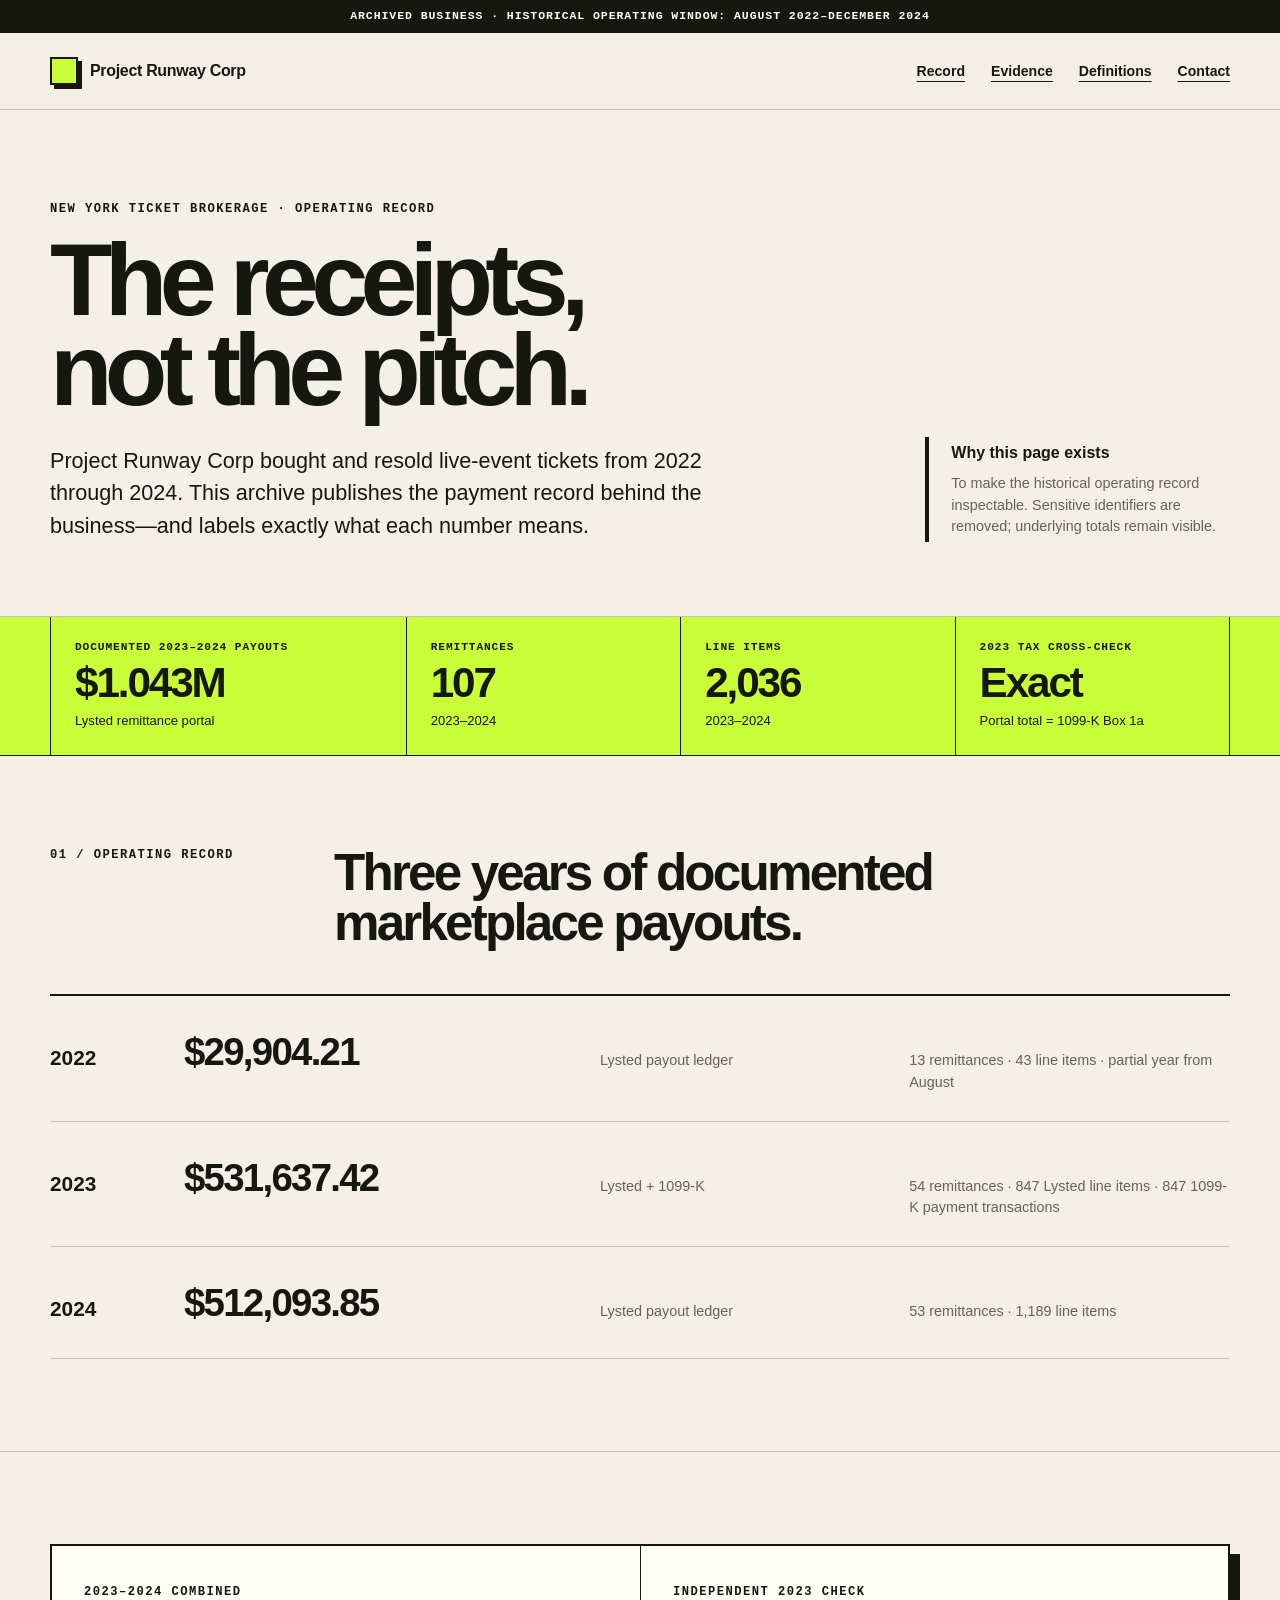
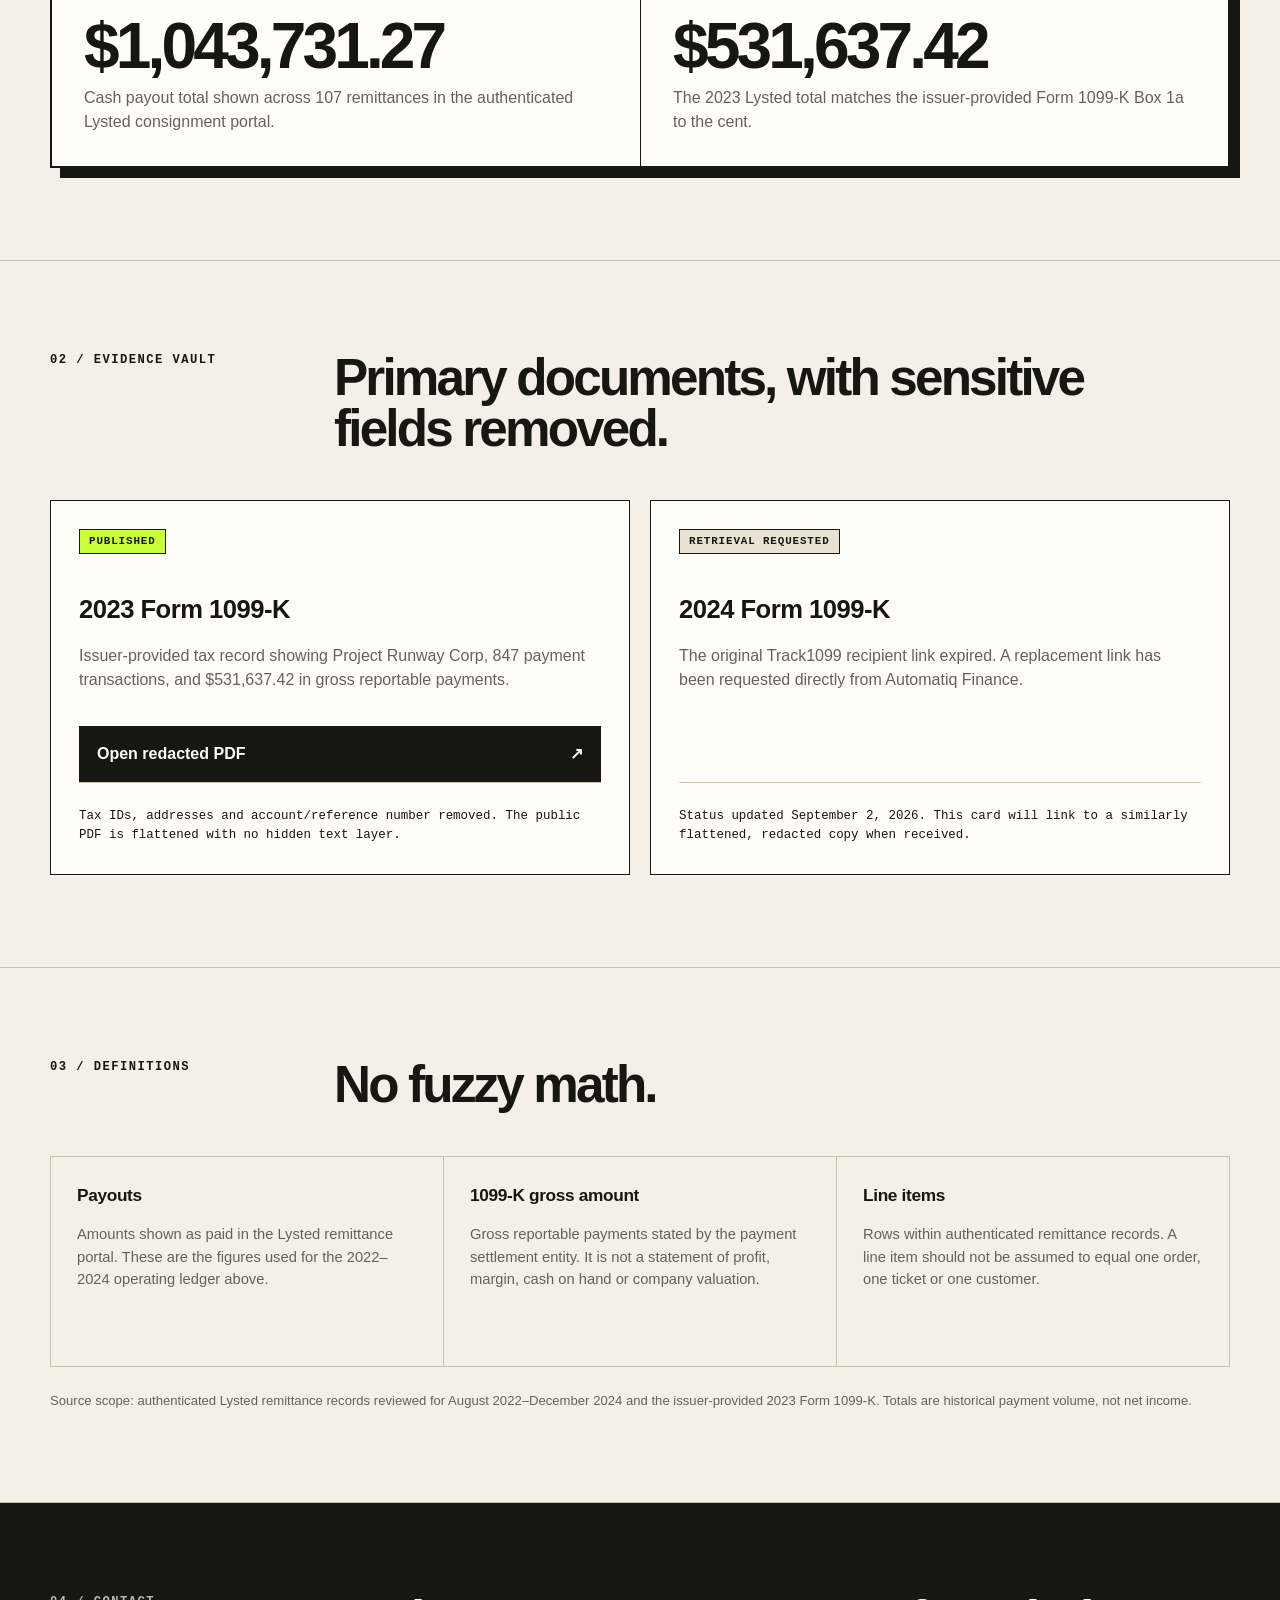
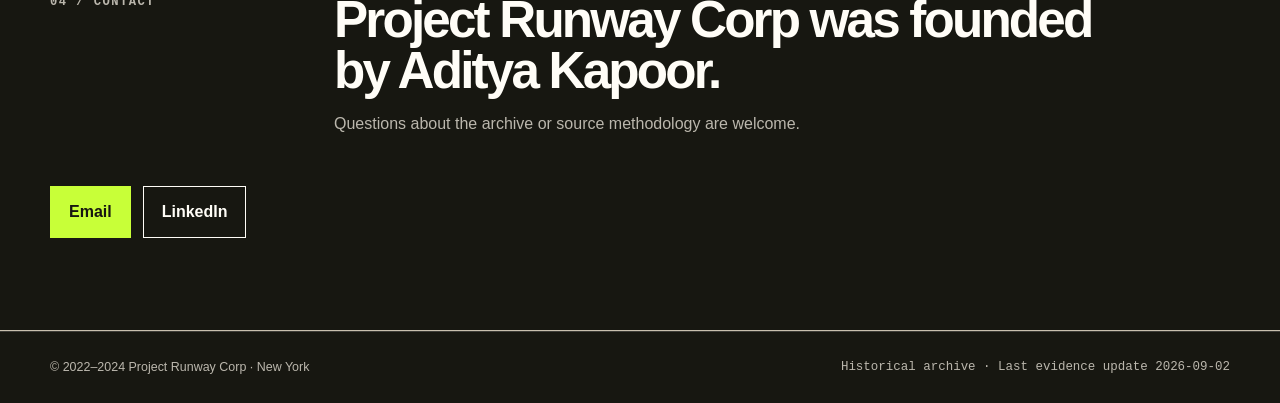
==== index.html @ de5d9dd1 "Publish evidence-led historical operating record" ====
<!doctype html>
<html lang="en">
<head>
  <meta charset="utf-8">
  <meta name="viewport" content="width=device-width, initial-scale=1">
  <title>Project Runway Corp — Historical Operating Record</title>
  <meta name="description" content="The documented operating record of Project Runway Corp, a New York ticket brokerage active from 2022 through 2024.">
  <meta property="og:title" content="Project Runway Corp — Historical Operating Record">
  <meta property="og:description" content="$1.04M+ in documented 2023-2024 marketplace payouts, with source records and definitions.">
  <meta property="og:type" content="website">
  <meta property="og:url" content="https://projectrunwayinc.com/">
  <meta name="theme-color" content="#f4f0e7">
  <link rel="icon" href="/favicon.svg" type="image/svg+xml">
  <style>
    :root{--paper:#f4f0e7;--deep:#e9e2d4;--ink:#171711;--muted:#666258;--line:#c9c0af;--signal:#c8ff38;--white:#fffdf7;--max:1180px}
    *{box-sizing:border-box}html{scroll-behavior:smooth}body{margin:0;background:var(--paper);color:var(--ink);font-family:Arial,Helvetica,sans-serif;line-height:1.5}a{color:inherit}a:focus-visible{outline:3px solid var(--ink);outline-offset:4px}.wrap{width:min(calc(100% - 40px),var(--max));margin:auto}.mono{font-family:"SFMono-Regular",Consolas,monospace}.eyebrow{margin:0 0 18px;font:700 .76rem/1.2 "SFMono-Regular",Consolas,monospace;letter-spacing:.12em;text-transform:uppercase}.muted{color:var(--muted)}
    .archive{background:var(--ink);color:var(--white);padding:9px 20px;text-align:center;font:700 .72rem/1.3 "SFMono-Regular",Consolas,monospace;letter-spacing:.08em;text-transform:uppercase}
    header{border-bottom:1px solid var(--line);background:rgba(244,240,231,.95)}.nav{min-height:76px;display:flex;align-items:center;justify-content:space-between;gap:24px}.brand{display:flex;align-items:center;gap:12px;text-decoration:none;font-weight:800;letter-spacing:-.02em}.mark{width:28px;height:28px;background:var(--signal);border:2px solid var(--ink);box-shadow:4px 4px 0 var(--ink)}nav ul{display:flex;gap:26px;margin:0;padding:0;list-style:none}nav a{font-size:.88rem;font-weight:700;text-underline-offset:5px}
    .hero{padding:92px 0 74px;border-bottom:1px solid var(--line)}.hero-grid{display:grid;grid-template-columns:minmax(0,1.45fr) minmax(300px,.55fr);gap:72px;align-items:end}h1{max-width:880px;margin:0;font-size:clamp(3.2rem,8vw,7.6rem);line-height:.88;letter-spacing:-.075em}.hero-copy{max-width:680px;margin:30px 0 0;font-size:clamp(1.05rem,2vw,1.35rem)}.hero-note{border-left:4px solid var(--ink);padding:4px 0 4px 22px}.hero-note strong{display:block;margin-bottom:8px}.hero-note p{margin:0;color:var(--muted);font-size:.9rem}
    .proof-strip{background:var(--signal);border-bottom:1px solid var(--ink)}.proof-grid{display:grid;grid-template-columns:1.3fr repeat(3,1fr)}.proof-cell{min-height:138px;padding:24px;border-right:1px solid var(--ink);display:flex;flex-direction:column;justify-content:space-between}.proof-cell:first-child{border-left:1px solid var(--ink)}.label{font:700 .7rem/1.2 "SFMono-Regular",Consolas,monospace;letter-spacing:.08em;text-transform:uppercase}.value{font-size:clamp(1.65rem,3.3vw,3.2rem);font-weight:800;letter-spacing:-.05em;line-height:1}.small{font-size:.82rem}
    section{scroll-margin-top:24px}.section{padding:92px 0;border-bottom:1px solid var(--line)}.section-head{display:grid;grid-template-columns:240px 1fr;gap:44px;margin-bottom:46px}h2{margin:0;max-width:760px;font-size:clamp(2.1rem,4vw,4.2rem);line-height:.98;letter-spacing:-.055em}h3{margin:0;font-size:1.08rem;letter-spacing:-.02em}
    .ledger{border-top:2px solid var(--ink)}.ledger-row{display:grid;grid-template-columns:110px 1.1fr .8fr .9fr;gap:24px;align-items:baseline;padding:27px 0;border-bottom:1px solid var(--line)}.year{font-size:1.3rem;font-weight:800}.amount{font-size:clamp(1.65rem,3vw,3rem);font-weight:800;letter-spacing:-.045em}.source,.detail{color:var(--muted);font-size:.9rem}
    .callout{display:grid;grid-template-columns:1fr 1fr;border:2px solid var(--ink);background:var(--white);box-shadow:10px 10px 0 var(--ink)}.callout>div{padding:32px}.callout>div+div{border-left:1px solid var(--ink)}.big{display:block;margin:12px 0 8px;font-size:clamp(2.1rem,5vw,4.8rem);line-height:1;font-weight:800;letter-spacing:-.06em}.callout p{margin:0;color:var(--muted)}
    .evidence-grid{display:grid;grid-template-columns:1fr 1fr;gap:20px}.evidence-card{min-height:310px;padding:28px;border:1px solid var(--ink);background:var(--white);display:flex;flex-direction:column}.status{align-self:flex-start;margin-bottom:36px;padding:6px 9px;border:1px solid var(--ink);background:var(--signal);font:700 .68rem/1 "SFMono-Regular",Consolas,monospace;letter-spacing:.08em;text-transform:uppercase}.status.pending{background:var(--deep)}.evidence-card h3{font-size:1.6rem}.evidence-card p{color:var(--muted)}.meta{margin-top:auto;padding-top:24px;border-top:1px solid var(--line);font:.78rem/1.55 "SFMono-Regular",Consolas,monospace}.document-link{display:inline-flex;align-items:center;justify-content:space-between;gap:18px;margin-top:18px;padding:14px 16px;border:2px solid var(--ink);background:var(--ink);color:var(--white);font-weight:800;text-decoration:none}.document-link:hover{background:var(--signal);color:var(--ink)}
    .definitions{display:grid;grid-template-columns:repeat(3,1fr);border-top:1px solid var(--line);border-left:1px solid var(--line)}.definition{min-height:210px;padding:26px;border-right:1px solid var(--line);border-bottom:1px solid var(--line)}.definition p{color:var(--muted);font-size:.92rem}
    .contact{background:var(--ink);color:var(--white)}.contact .section-head{margin-bottom:34px}.contact .eyebrow,.contact .muted{color:#bbb7ad}.contact-links{display:flex;gap:12px;flex-wrap:wrap}.button{display:inline-flex;padding:13px 18px;border:1px solid var(--white);color:var(--white);font-weight:800;text-decoration:none}.button.primary{background:var(--signal);border-color:var(--signal);color:var(--ink)}.button:hover{transform:translate(-2px,-2px);box-shadow:4px 4px 0 var(--white)}
    footer{padding:26px 0;background:var(--ink);color:#bbb7ad;border-top:1px solid #3e3d38;font-size:.78rem}.footer-row{display:flex;justify-content:space-between;gap:20px}
    @media(max-width:820px){.wrap{width:min(calc(100% - 28px),var(--max))}.nav{min-height:68px}nav ul{gap:14px}nav li:nth-child(2){display:none}.hero{padding:66px 0 54px}.hero-grid,.section-head{grid-template-columns:1fr;gap:34px}.proof-grid{grid-template-columns:1fr 1fr}.proof-cell:first-child{border-left:0}.proof-cell:nth-child(even){border-right:0}.proof-cell:nth-child(-n+2){border-bottom:1px solid var(--ink)}.ledger-row{grid-template-columns:70px 1fr;gap:10px 18px}.ledger-row .source,.ledger-row .detail{grid-column:2}.callout,.evidence-grid,.definitions{grid-template-columns:1fr}.callout>div+div{border-left:0;border-top:1px solid var(--ink)}.footer-row{flex-direction:column}}
    @media(max-width:520px){nav li:not(:last-child){display:none}h1{font-size:clamp(3rem,18vw,5rem)}.proof-grid{grid-template-columns:1fr}.proof-cell,.proof-cell:nth-child(-n+2){border-right:0;border-bottom:1px solid var(--ink)}.proof-cell:last-child{border-bottom:0}.section{padding:68px 0}.ledger-row{grid-template-columns:1fr}.ledger-row .source,.ledger-row .detail{grid-column:1}.callout{box-shadow:6px 6px 0 var(--ink)}}
  </style>
</head>
<body>
  <div class="archive">Archived business · Historical operating window: August 2022–December 2024</div>
  <header><div class="wrap nav">
    <a class="brand" href="#top"><span class="mark" aria-hidden="true"></span>Project Runway Corp</a>
    <nav aria-label="Primary navigation"><ul><li><a href="#record">Record</a></li><li><a href="#evidence">Evidence</a></li><li><a href="#method">Definitions</a></li><li><a href="#contact">Contact</a></li></ul></nav>
  </div></header>
  <main id="top">
    <section class="hero"><div class="wrap hero-grid">
      <div><p class="eyebrow">New York ticket brokerage · Operating record</p><h1>The receipts,<br>not the pitch.</h1><p class="hero-copy">Project Runway Corp bought and resold live-event tickets from 2022 through 2024. This archive publishes the payment record behind the business—and labels exactly what each number means.</p></div>
      <aside class="hero-note"><strong>Why this page exists</strong><p>To make the historical operating record inspectable. Sensitive identifiers are removed; underlying totals remain visible.</p></aside>
    </div></section>
    <section class="proof-strip" aria-label="Verified highlights"><div class="wrap proof-grid">
      <div class="proof-cell"><span class="label">Documented 2023–2024 payouts</span><span class="value">$1.043M</span><span class="small">Lysted remittance portal</span></div>
      <div class="proof-cell"><span class="label">Remittances</span><span class="value">107</span><span class="small">2023–2024</span></div>
      <div class="proof-cell"><span class="label">Line items</span><span class="value">2,036</span><span class="small">2023–2024</span></div>
      <div class="proof-cell"><span class="label">2023 tax cross-check</span><span class="value">Exact</span><span class="small">Portal total = 1099-K Box 1a</span></div>
    </div></section>
    <section id="record" class="section"><div class="wrap">
      <div class="section-head"><p class="eyebrow">01 / Operating record</p><h2>Three years of documented marketplace payouts.</h2></div>
      <div class="ledger" role="table" aria-label="Annual payout ledger">
        <div class="ledger-row" role="row"><div class="year" role="cell">2022</div><div class="amount" role="cell">$29,904.21</div><div class="source" role="cell">Lysted payout ledger</div><div class="detail" role="cell">13 remittances · 43 line items · partial year from August</div></div>
        <div class="ledger-row" role="row"><div class="year" role="cell">2023</div><div class="amount" role="cell">$531,637.42</div><div class="source" role="cell">Lysted + 1099-K</div><div class="detail" role="cell">54 remittances · 847 Lysted line items · 847 1099-K payment transactions</div></div>
        <div class="ledger-row" role="row"><div class="year" role="cell">2024</div><div class="amount" role="cell">$512,093.85</div><div class="source" role="cell">Lysted payout ledger</div><div class="detail" role="cell">53 remittances · 1,189 line items</div></div>
      </div>
    </div></section>
    <section class="section"><div class="wrap"><div class="callout">
      <div><span class="eyebrow">2023–2024 combined</span><span class="big">$1,043,731.27</span><p>Cash payout total shown across 107 remittances in the authenticated Lysted consignment portal.</p></div>
      <div><span class="eyebrow">Independent 2023 check</span><span class="big">$531,637.42</span><p>The 2023 Lysted total matches the issuer-provided Form 1099-K Box 1a to the cent.</p></div>
    </div></div></section>
    <section id="evidence" class="section"><div class="wrap">
      <div class="section-head"><p class="eyebrow">02 / Evidence vault</p><h2>Primary documents, with sensitive fields removed.</h2></div>
      <div class="evidence-grid">
        <article class="evidence-card"><span class="status">Published</span><h3>2023 Form 1099-K</h3><p>Issuer-provided tax record showing Project Runway Corp, 847 payment transactions, and $531,637.42 in gross reportable payments.</p><a class="document-link" href="/output/pdf/1099k-2023-redacted.pdf" target="_blank" rel="noopener"><span>Open redacted PDF</span><span aria-hidden="true">↗</span></a><div class="meta">Tax IDs, addresses and account/reference number removed. The public PDF is flattened with no hidden text layer.</div></article>
        <article class="evidence-card"><span class="status pending">Retrieval requested</span><h3>2024 Form 1099-K</h3><p>The original Track1099 recipient link expired. A replacement link has been requested directly from Automatiq Finance.</p><div class="meta">Status updated September 2, 2026. This card will link to a similarly flattened, redacted copy when received.</div></article>
      </div>
    </div></section>
    <section id="method" class="section"><div class="wrap">
      <div class="section-head"><p class="eyebrow">03 / Definitions</p><h2>No fuzzy math.</h2></div>
      <div class="definitions">
        <article class="definition"><h3>Payouts</h3><p>Amounts shown as paid in the Lysted remittance portal. These are the figures used for the 2022–2024 operating ledger above.</p></article>
        <article class="definition"><h3>1099-K gross amount</h3><p>Gross reportable payments stated by the payment settlement entity. It is not a statement of profit, margin, cash on hand or company valuation.</p></article>
        <article class="definition"><h3>Line items</h3><p>Rows within authenticated remittance records. A line item should not be assumed to equal one order, one ticket or one customer.</p></article>
      </div>
      <p class="muted" style="margin:24px 0 0;font-size:.82rem">Source scope: authenticated Lysted remittance records reviewed for August 2022–December 2024 and the issuer-provided 2023 Form 1099-K. Totals are historical payment volume, not net income.</p>
    </div></section>
    <section id="contact" class="section contact"><div class="wrap">
      <div class="section-head"><p class="eyebrow">04 / Contact</p><div><h2>Project Runway Corp was founded by Aditya Kapoor.</h2><p class="muted">Questions about the archive or source methodology are welcome.</p></div></div>
      <div class="contact-links"><a class="button primary" href="mailto:projectrunwayinc@gmail.com">Email</a><a class="button" href="https://www.linkedin.com/company/project-runway-corp" target="_blank" rel="noopener">LinkedIn</a></div>
    </div></section>
  </main>
  <footer><div class="wrap footer-row"><span>© 2022–2024 Project Runway Corp · New York</span><span class="mono">Historical archive · Last evidence update 2026-09-02</span></div></footer>
</body>
</html>
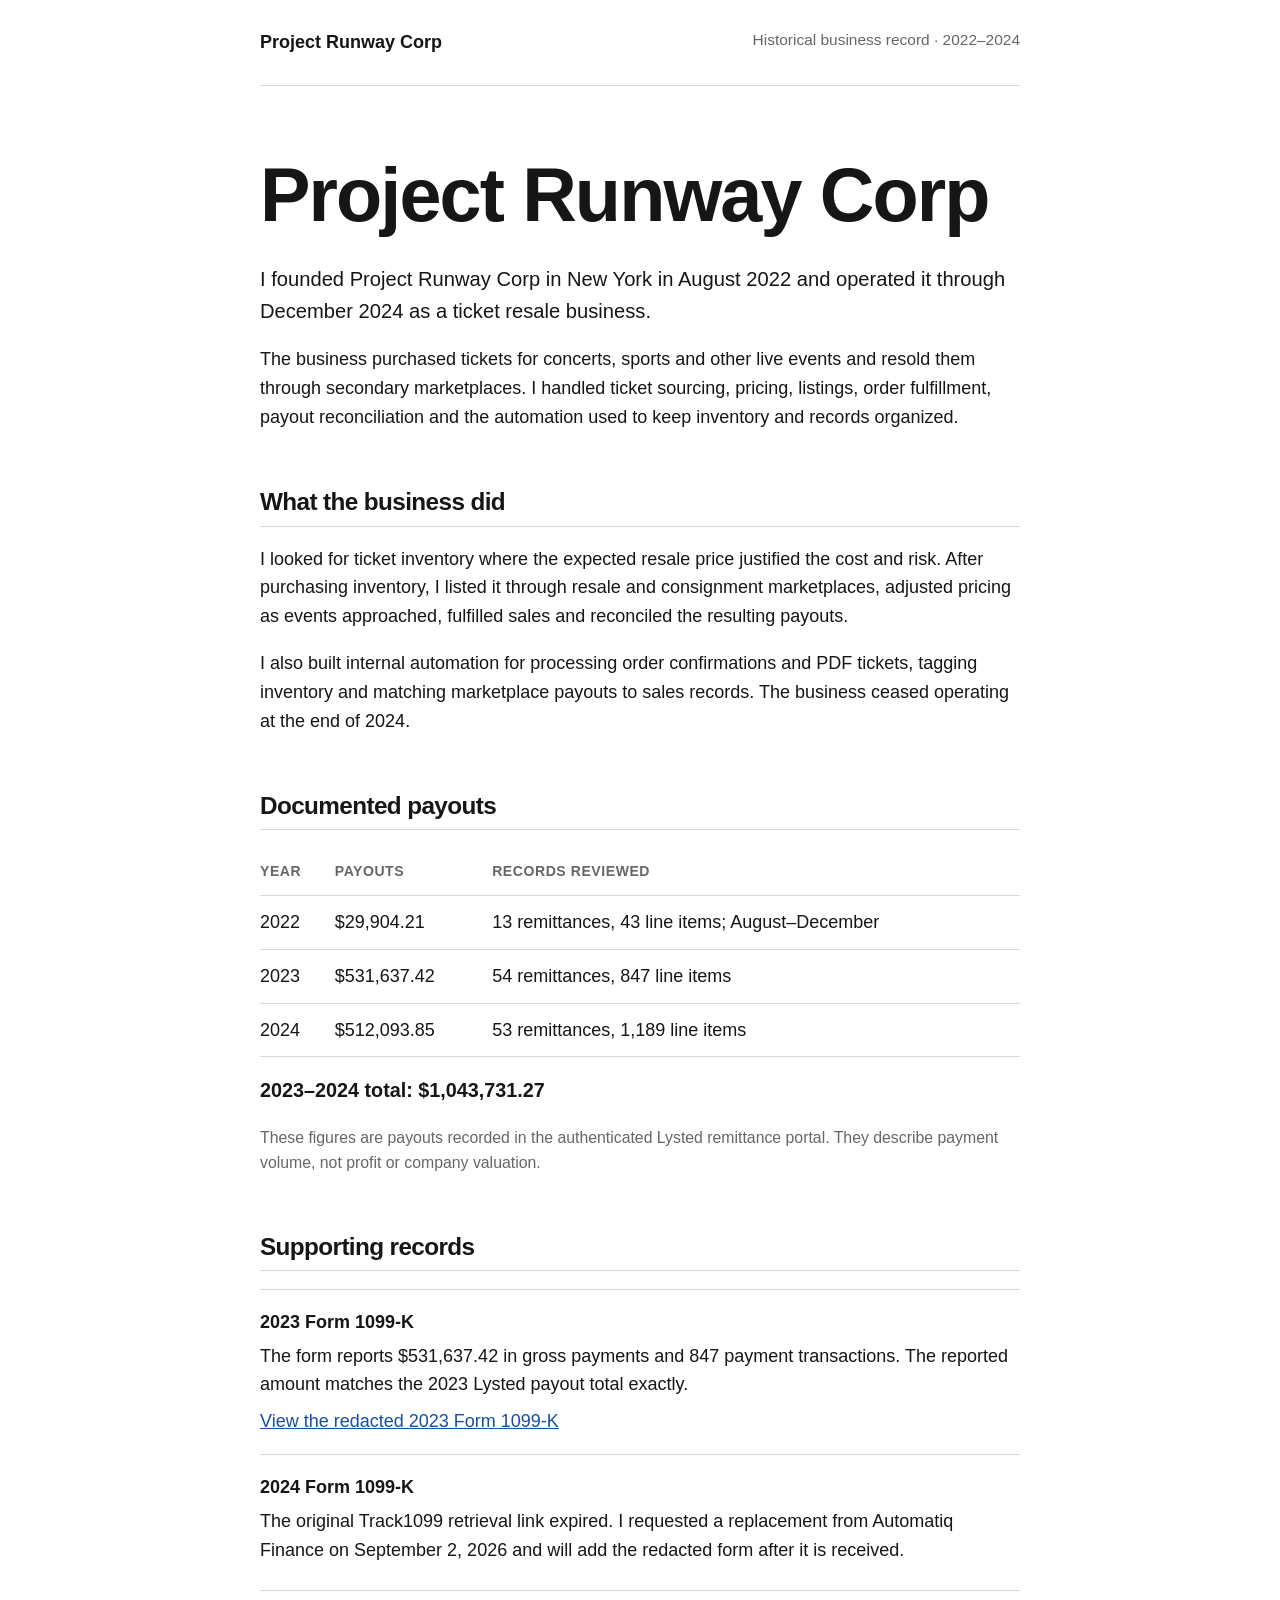
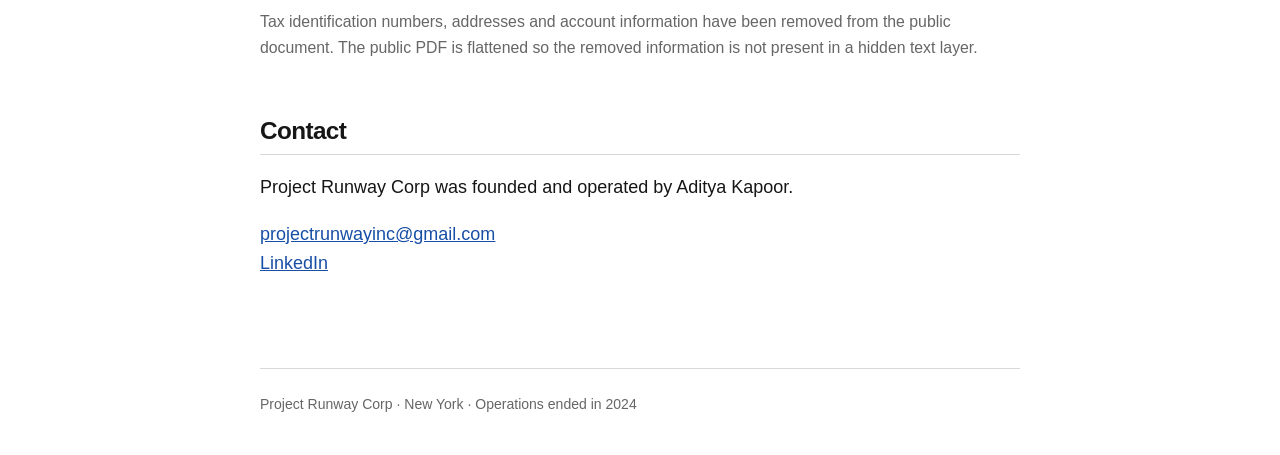
==== commit 4a29a118: "Replace marketing layout with factual business history" ====
--- a/index.html
+++ b/index.html
@@ -3,82 +3,161 @@
 <head>
   <meta charset="utf-8">
   <meta name="viewport" content="width=device-width, initial-scale=1">
-  <title>Project Runway Corp — Historical Operating Record</title>
-  <meta name="description" content="The documented operating record of Project Runway Corp, a New York ticket brokerage active from 2022 through 2024.">
-  <meta property="og:title" content="Project Runway Corp — Historical Operating Record">
-  <meta property="og:description" content="$1.04M+ in documented 2023-2024 marketplace payouts, with source records and definitions.">
+  <title>Project Runway Corp</title>
+  <meta name="description" content="A factual record of Project Runway Corp, a ticket resale business operated by Aditya Kapoor from 2022 through 2024.">
+  <meta property="og:title" content="Project Runway Corp">
+  <meta property="og:description" content="Ticket resale business operated by Aditya Kapoor from 2022 through 2024.">
   <meta property="og:type" content="website">
   <meta property="og:url" content="https://projectrunwayinc.com/">
-  <meta name="theme-color" content="#f4f0e7">
+  <meta name="theme-color" content="#ffffff">
   <link rel="icon" href="/favicon.svg" type="image/svg+xml">
   <style>
-    :root{--paper:#f4f0e7;--deep:#e9e2d4;--ink:#171711;--muted:#666258;--line:#c9c0af;--signal:#c8ff38;--white:#fffdf7;--max:1180px}
-    *{box-sizing:border-box}html{scroll-behavior:smooth}body{margin:0;background:var(--paper);color:var(--ink);font-family:Arial,Helvetica,sans-serif;line-height:1.5}a{color:inherit}a:focus-visible{outline:3px solid var(--ink);outline-offset:4px}.wrap{width:min(calc(100% - 40px),var(--max));margin:auto}.mono{font-family:"SFMono-Regular",Consolas,monospace}.eyebrow{margin:0 0 18px;font:700 .76rem/1.2 "SFMono-Regular",Consolas,monospace;letter-spacing:.12em;text-transform:uppercase}.muted{color:var(--muted)}
-    .archive{background:var(--ink);color:var(--white);padding:9px 20px;text-align:center;font:700 .72rem/1.3 "SFMono-Regular",Consolas,monospace;letter-spacing:.08em;text-transform:uppercase}
-    header{border-bottom:1px solid var(--line);background:rgba(244,240,231,.95)}.nav{min-height:76px;display:flex;align-items:center;justify-content:space-between;gap:24px}.brand{display:flex;align-items:center;gap:12px;text-decoration:none;font-weight:800;letter-spacing:-.02em}.mark{width:28px;height:28px;background:var(--signal);border:2px solid var(--ink);box-shadow:4px 4px 0 var(--ink)}nav ul{display:flex;gap:26px;margin:0;padding:0;list-style:none}nav a{font-size:.88rem;font-weight:700;text-underline-offset:5px}
-    .hero{padding:92px 0 74px;border-bottom:1px solid var(--line)}.hero-grid{display:grid;grid-template-columns:minmax(0,1.45fr) minmax(300px,.55fr);gap:72px;align-items:end}h1{max-width:880px;margin:0;font-size:clamp(3.2rem,8vw,7.6rem);line-height:.88;letter-spacing:-.075em}.hero-copy{max-width:680px;margin:30px 0 0;font-size:clamp(1.05rem,2vw,1.35rem)}.hero-note{border-left:4px solid var(--ink);padding:4px 0 4px 22px}.hero-note strong{display:block;margin-bottom:8px}.hero-note p{margin:0;color:var(--muted);font-size:.9rem}
-    .proof-strip{background:var(--signal);border-bottom:1px solid var(--ink)}.proof-grid{display:grid;grid-template-columns:1.3fr repeat(3,1fr)}.proof-cell{min-height:138px;padding:24px;border-right:1px solid var(--ink);display:flex;flex-direction:column;justify-content:space-between}.proof-cell:first-child{border-left:1px solid var(--ink)}.label{font:700 .7rem/1.2 "SFMono-Regular",Consolas,monospace;letter-spacing:.08em;text-transform:uppercase}.value{font-size:clamp(1.65rem,3.3vw,3.2rem);font-weight:800;letter-spacing:-.05em;line-height:1}.small{font-size:.82rem}
-    section{scroll-margin-top:24px}.section{padding:92px 0;border-bottom:1px solid var(--line)}.section-head{display:grid;grid-template-columns:240px 1fr;gap:44px;margin-bottom:46px}h2{margin:0;max-width:760px;font-size:clamp(2.1rem,4vw,4.2rem);line-height:.98;letter-spacing:-.055em}h3{margin:0;font-size:1.08rem;letter-spacing:-.02em}
-    .ledger{border-top:2px solid var(--ink)}.ledger-row{display:grid;grid-template-columns:110px 1.1fr .8fr .9fr;gap:24px;align-items:baseline;padding:27px 0;border-bottom:1px solid var(--line)}.year{font-size:1.3rem;font-weight:800}.amount{font-size:clamp(1.65rem,3vw,3rem);font-weight:800;letter-spacing:-.045em}.source,.detail{color:var(--muted);font-size:.9rem}
-    .callout{display:grid;grid-template-columns:1fr 1fr;border:2px solid var(--ink);background:var(--white);box-shadow:10px 10px 0 var(--ink)}.callout>div{padding:32px}.callout>div+div{border-left:1px solid var(--ink)}.big{display:block;margin:12px 0 8px;font-size:clamp(2.1rem,5vw,4.8rem);line-height:1;font-weight:800;letter-spacing:-.06em}.callout p{margin:0;color:var(--muted)}
-    .evidence-grid{display:grid;grid-template-columns:1fr 1fr;gap:20px}.evidence-card{min-height:310px;padding:28px;border:1px solid var(--ink);background:var(--white);display:flex;flex-direction:column}.status{align-self:flex-start;margin-bottom:36px;padding:6px 9px;border:1px solid var(--ink);background:var(--signal);font:700 .68rem/1 "SFMono-Regular",Consolas,monospace;letter-spacing:.08em;text-transform:uppercase}.status.pending{background:var(--deep)}.evidence-card h3{font-size:1.6rem}.evidence-card p{color:var(--muted)}.meta{margin-top:auto;padding-top:24px;border-top:1px solid var(--line);font:.78rem/1.55 "SFMono-Regular",Consolas,monospace}.document-link{display:inline-flex;align-items:center;justify-content:space-between;gap:18px;margin-top:18px;padding:14px 16px;border:2px solid var(--ink);background:var(--ink);color:var(--white);font-weight:800;text-decoration:none}.document-link:hover{background:var(--signal);color:var(--ink)}
-    .definitions{display:grid;grid-template-columns:repeat(3,1fr);border-top:1px solid var(--line);border-left:1px solid var(--line)}.definition{min-height:210px;padding:26px;border-right:1px solid var(--line);border-bottom:1px solid var(--line)}.definition p{color:var(--muted);font-size:.92rem}
-    .contact{background:var(--ink);color:var(--white)}.contact .section-head{margin-bottom:34px}.contact .eyebrow,.contact .muted{color:#bbb7ad}.contact-links{display:flex;gap:12px;flex-wrap:wrap}.button{display:inline-flex;padding:13px 18px;border:1px solid var(--white);color:var(--white);font-weight:800;text-decoration:none}.button.primary{background:var(--signal);border-color:var(--signal);color:var(--ink)}.button:hover{transform:translate(-2px,-2px);box-shadow:4px 4px 0 var(--white)}
-    footer{padding:26px 0;background:var(--ink);color:#bbb7ad;border-top:1px solid #3e3d38;font-size:.78rem}.footer-row{display:flex;justify-content:space-between;gap:20px}
-    @media(max-width:820px){.wrap{width:min(calc(100% - 28px),var(--max))}.nav{min-height:68px}nav ul{gap:14px}nav li:nth-child(2){display:none}.hero{padding:66px 0 54px}.hero-grid,.section-head{grid-template-columns:1fr;gap:34px}.proof-grid{grid-template-columns:1fr 1fr}.proof-cell:first-child{border-left:0}.proof-cell:nth-child(even){border-right:0}.proof-cell:nth-child(-n+2){border-bottom:1px solid var(--ink)}.ledger-row{grid-template-columns:70px 1fr;gap:10px 18px}.ledger-row .source,.ledger-row .detail{grid-column:2}.callout,.evidence-grid,.definitions{grid-template-columns:1fr}.callout>div+div{border-left:0;border-top:1px solid var(--ink)}.footer-row{flex-direction:column}}
-    @media(max-width:520px){nav li:not(:last-child){display:none}h1{font-size:clamp(3rem,18vw,5rem)}.proof-grid{grid-template-columns:1fr}.proof-cell,.proof-cell:nth-child(-n+2){border-right:0;border-bottom:1px solid var(--ink)}.proof-cell:last-child{border-bottom:0}.section{padding:68px 0}.ledger-row{grid-template-columns:1fr}.ledger-row .source,.ledger-row .detail{grid-column:1}.callout{box-shadow:6px 6px 0 var(--ink)}}
+    :root {
+      --text: #161616;
+      --muted: #666;
+      --line: #d8d8d8;
+      --link: #174ea6;
+      --background: #fff;
+    }
+
+    * { box-sizing: border-box; }
+    html { font-size: 18px; }
+    body {
+      margin: 0;
+      background: var(--background);
+      color: var(--text);
+      font-family: Arial, Helvetica, sans-serif;
+      line-height: 1.6;
+    }
+    a { color: var(--link); }
+    a:hover { text-decoration-thickness: 2px; }
+    a:focus-visible { outline: 2px solid var(--link); outline-offset: 3px; }
+
+    header, main, footer {
+      width: min(760px, calc(100% - 40px));
+      margin: 0 auto;
+    }
+    header {
+      display: flex;
+      justify-content: space-between;
+      gap: 24px;
+      padding: 28px 0;
+      border-bottom: 1px solid var(--line);
+      font-size: .86rem;
+    }
+    header strong { font-size: 1rem; }
+    header span { color: var(--muted); text-align: right; }
+    main { padding: 64px 0 72px; }
+    section { margin-top: 56px; }
+    h1, h2 { line-height: 1.2; letter-spacing: -.025em; }
+    h1 { margin: 0 0 22px; font-size: clamp(2.5rem, 8vw, 4.2rem); }
+    h2 {
+      margin: 0 0 18px;
+      padding-bottom: 9px;
+      border-bottom: 1px solid var(--line);
+      font-size: 1.35rem;
+    }
+    p { margin: 0 0 18px; }
+    .intro { font-size: 1.12rem; }
+    .note { color: var(--muted); font-size: .88rem; }
+    ul { margin: 0; padding-left: 22px; }
+    li { margin: 8px 0; }
+    table {
+      width: 100%;
+      border-collapse: collapse;
+      font-variant-numeric: tabular-nums;
+    }
+    th, td {
+      padding: 12px 8px;
+      border-bottom: 1px solid var(--line);
+      text-align: left;
+      vertical-align: top;
+    }
+    th { color: var(--muted); font-size: .78rem; text-transform: uppercase; letter-spacing: .04em; }
+    th:first-child, td:first-child { padding-left: 0; }
+    th:last-child, td:last-child { padding-right: 0; }
+    .total {
+      margin-top: 18px;
+      font-size: 1.1rem;
+    }
+    .document {
+      padding: 18px 0;
+      border-bottom: 1px solid var(--line);
+    }
+    .document:first-of-type { border-top: 1px solid var(--line); }
+    .document strong { display: block; margin-bottom: 5px; }
+    .document p { margin: 0 0 8px; }
+    footer {
+      padding: 24px 0 40px;
+      border-top: 1px solid var(--line);
+      color: var(--muted);
+      font-size: .78rem;
+    }
+
+    @media (max-width: 560px) {
+      html { font-size: 17px; }
+      header { display: block; }
+      header span { display: block; margin-top: 4px; text-align: left; }
+      main { padding-top: 46px; }
+      section { margin-top: 46px; }
+      th:nth-child(3), td:nth-child(3) { display: none; }
+    }
   </style>
 </head>
 <body>
-  <div class="archive">Archived business · Historical operating window: August 2022–December 2024</div>
-  <header><div class="wrap nav">
-    <a class="brand" href="#top"><span class="mark" aria-hidden="true"></span>Project Runway Corp</a>
-    <nav aria-label="Primary navigation"><ul><li><a href="#record">Record</a></li><li><a href="#evidence">Evidence</a></li><li><a href="#method">Definitions</a></li><li><a href="#contact">Contact</a></li></ul></nav>
-  </div></header>
-  <main id="top">
-    <section class="hero"><div class="wrap hero-grid">
-      <div><p class="eyebrow">New York ticket brokerage · Operating record</p><h1>The receipts,<br>not the pitch.</h1><p class="hero-copy">Project Runway Corp bought and resold live-event tickets from 2022 through 2024. This archive publishes the payment record behind the business—and labels exactly what each number means.</p></div>
-      <aside class="hero-note"><strong>Why this page exists</strong><p>To make the historical operating record inspectable. Sensitive identifiers are removed; underlying totals remain visible.</p></aside>
-    </div></section>
-    <section class="proof-strip" aria-label="Verified highlights"><div class="wrap proof-grid">
-      <div class="proof-cell"><span class="label">Documented 2023–2024 payouts</span><span class="value">$1.043M</span><span class="small">Lysted remittance portal</span></div>
-      <div class="proof-cell"><span class="label">Remittances</span><span class="value">107</span><span class="small">2023–2024</span></div>
-      <div class="proof-cell"><span class="label">Line items</span><span class="value">2,036</span><span class="small">2023–2024</span></div>
-      <div class="proof-cell"><span class="label">2023 tax cross-check</span><span class="value">Exact</span><span class="small">Portal total = 1099-K Box 1a</span></div>
-    </div></section>
-    <section id="record" class="section"><div class="wrap">
-      <div class="section-head"><p class="eyebrow">01 / Operating record</p><h2>Three years of documented marketplace payouts.</h2></div>
-      <div class="ledger" role="table" aria-label="Annual payout ledger">
-        <div class="ledger-row" role="row"><div class="year" role="cell">2022</div><div class="amount" role="cell">$29,904.21</div><div class="source" role="cell">Lysted payout ledger</div><div class="detail" role="cell">13 remittances · 43 line items · partial year from August</div></div>
-        <div class="ledger-row" role="row"><div class="year" role="cell">2023</div><div class="amount" role="cell">$531,637.42</div><div class="source" role="cell">Lysted + 1099-K</div><div class="detail" role="cell">54 remittances · 847 Lysted line items · 847 1099-K payment transactions</div></div>
-        <div class="ledger-row" role="row"><div class="year" role="cell">2024</div><div class="amount" role="cell">$512,093.85</div><div class="source" role="cell">Lysted payout ledger</div><div class="detail" role="cell">53 remittances · 1,189 line items</div></div>
+  <header>
+    <strong>Project Runway Corp</strong>
+    <span>Historical business record · 2022–2024</span>
+  </header>
+
+  <main>
+    <h1>Project Runway Corp</h1>
+    <p class="intro">I founded Project Runway Corp in New York in August 2022 and operated it through December 2024 as a ticket resale business.</p>
+    <p>The business purchased tickets for concerts, sports and other live events and resold them through secondary marketplaces. I handled ticket sourcing, pricing, listings, order fulfillment, payout reconciliation and the automation used to keep inventory and records organized.</p>
+
+    <section>
+      <h2>What the business did</h2>
+      <p>I looked for ticket inventory where the expected resale price justified the cost and risk. After purchasing inventory, I listed it through resale and consignment marketplaces, adjusted pricing as events approached, fulfilled sales and reconciled the resulting payouts.</p>
+      <p>I also built internal automation for processing order confirmations and PDF tickets, tagging inventory and matching marketplace payouts to sales records. The business ceased operating at the end of 2024.</p>
+    </section>
+
+    <section>
+      <h2>Documented payouts</h2>
+      <table>
+        <thead>
+          <tr><th>Year</th><th>Payouts</th><th>Records reviewed</th></tr>
+        </thead>
+        <tbody>
+          <tr><td>2022</td><td>$29,904.21</td><td>13 remittances, 43 line items; August–December</td></tr>
+          <tr><td>2023</td><td>$531,637.42</td><td>54 remittances, 847 line items</td></tr>
+          <tr><td>2024</td><td>$512,093.85</td><td>53 remittances, 1,189 line items</td></tr>
+        </tbody>
+      </table>
+      <p class="total"><strong>2023–2024 total: $1,043,731.27</strong></p>
+      <p class="note">These figures are payouts recorded in the authenticated Lysted remittance portal. They describe payment volume, not profit or company valuation.</p>
+    </section>
+
+    <section>
+      <h2>Supporting records</h2>
+      <div class="document">
+        <strong>2023 Form 1099-K</strong>
+        <p>The form reports $531,637.42 in gross payments and 847 payment transactions. The reported amount matches the 2023 Lysted payout total exactly.</p>
+        <a href="/output/pdf/1099k-2023-redacted.pdf" target="_blank" rel="noopener">View the redacted 2023 Form 1099-K</a>
       </div>
-    </div></section>
-    <section class="section"><div class="wrap"><div class="callout">
-      <div><span class="eyebrow">2023–2024 combined</span><span class="big">$1,043,731.27</span><p>Cash payout total shown across 107 remittances in the authenticated Lysted consignment portal.</p></div>
-      <div><span class="eyebrow">Independent 2023 check</span><span class="big">$531,637.42</span><p>The 2023 Lysted total matches the issuer-provided Form 1099-K Box 1a to the cent.</p></div>
-    </div></div></section>
-    <section id="evidence" class="section"><div class="wrap">
-      <div class="section-head"><p class="eyebrow">02 / Evidence vault</p><h2>Primary documents, with sensitive fields removed.</h2></div>
-      <div class="evidence-grid">
-        <article class="evidence-card"><span class="status">Published</span><h3>2023 Form 1099-K</h3><p>Issuer-provided tax record showing Project Runway Corp, 847 payment transactions, and $531,637.42 in gross reportable payments.</p><a class="document-link" href="/output/pdf/1099k-2023-redacted.pdf" target="_blank" rel="noopener"><span>Open redacted PDF</span><span aria-hidden="true">↗</span></a><div class="meta">Tax IDs, addresses and account/reference number removed. The public PDF is flattened with no hidden text layer.</div></article>
-        <article class="evidence-card"><span class="status pending">Retrieval requested</span><h3>2024 Form 1099-K</h3><p>The original Track1099 recipient link expired. A replacement link has been requested directly from Automatiq Finance.</p><div class="meta">Status updated September 2, 2026. This card will link to a similarly flattened, redacted copy when received.</div></article>
+      <div class="document">
+        <strong>2024 Form 1099-K</strong>
+        <p>The original Track1099 retrieval link expired. I requested a replacement from Automatiq Finance on September 2, 2026 and will add the redacted form after it is received.</p>
       </div>
-    </div></section>
-    <section id="method" class="section"><div class="wrap">
-      <div class="section-head"><p class="eyebrow">03 / Definitions</p><h2>No fuzzy math.</h2></div>
-      <div class="definitions">
-        <article class="definition"><h3>Payouts</h3><p>Amounts shown as paid in the Lysted remittance portal. These are the figures used for the 2022–2024 operating ledger above.</p></article>
-        <article class="definition"><h3>1099-K gross amount</h3><p>Gross reportable payments stated by the payment settlement entity. It is not a statement of profit, margin, cash on hand or company valuation.</p></article>
-        <article class="definition"><h3>Line items</h3><p>Rows within authenticated remittance records. A line item should not be assumed to equal one order, one ticket or one customer.</p></article>
-      </div>
-      <p class="muted" style="margin:24px 0 0;font-size:.82rem">Source scope: authenticated Lysted remittance records reviewed for August 2022–December 2024 and the issuer-provided 2023 Form 1099-K. Totals are historical payment volume, not net income.</p>
-    </div></section>
-    <section id="contact" class="section contact"><div class="wrap">
-      <div class="section-head"><p class="eyebrow">04 / Contact</p><div><h2>Project Runway Corp was founded by Aditya Kapoor.</h2><p class="muted">Questions about the archive or source methodology are welcome.</p></div></div>
-      <div class="contact-links"><a class="button primary" href="mailto:projectrunwayinc@gmail.com">Email</a><a class="button" href="https://www.linkedin.com/company/project-runway-corp" target="_blank" rel="noopener">LinkedIn</a></div>
-    </div></section>
+      <p class="note" style="margin-top:18px">Tax identification numbers, addresses and account information have been removed from the public document. The public PDF is flattened so the removed information is not present in a hidden text layer.</p>
+    </section>
+
+    <section>
+      <h2>Contact</h2>
+      <p>Project Runway Corp was founded and operated by Aditya Kapoor.</p>
+      <p><a href="mailto:projectrunwayinc@gmail.com">projectrunwayinc@gmail.com</a><br><a href="https://www.linkedin.com/company/project-runway-corp" target="_blank" rel="noopener">LinkedIn</a></p>
+    </section>
   </main>
-  <footer><div class="wrap footer-row"><span>© 2022–2024 Project Runway Corp · New York</span><span class="mono">Historical archive · Last evidence update 2026-09-02</span></div></footer>
+
+  <footer>Project Runway Corp · New York · Operations ended in 2024</footer>
 </body>
 </html>
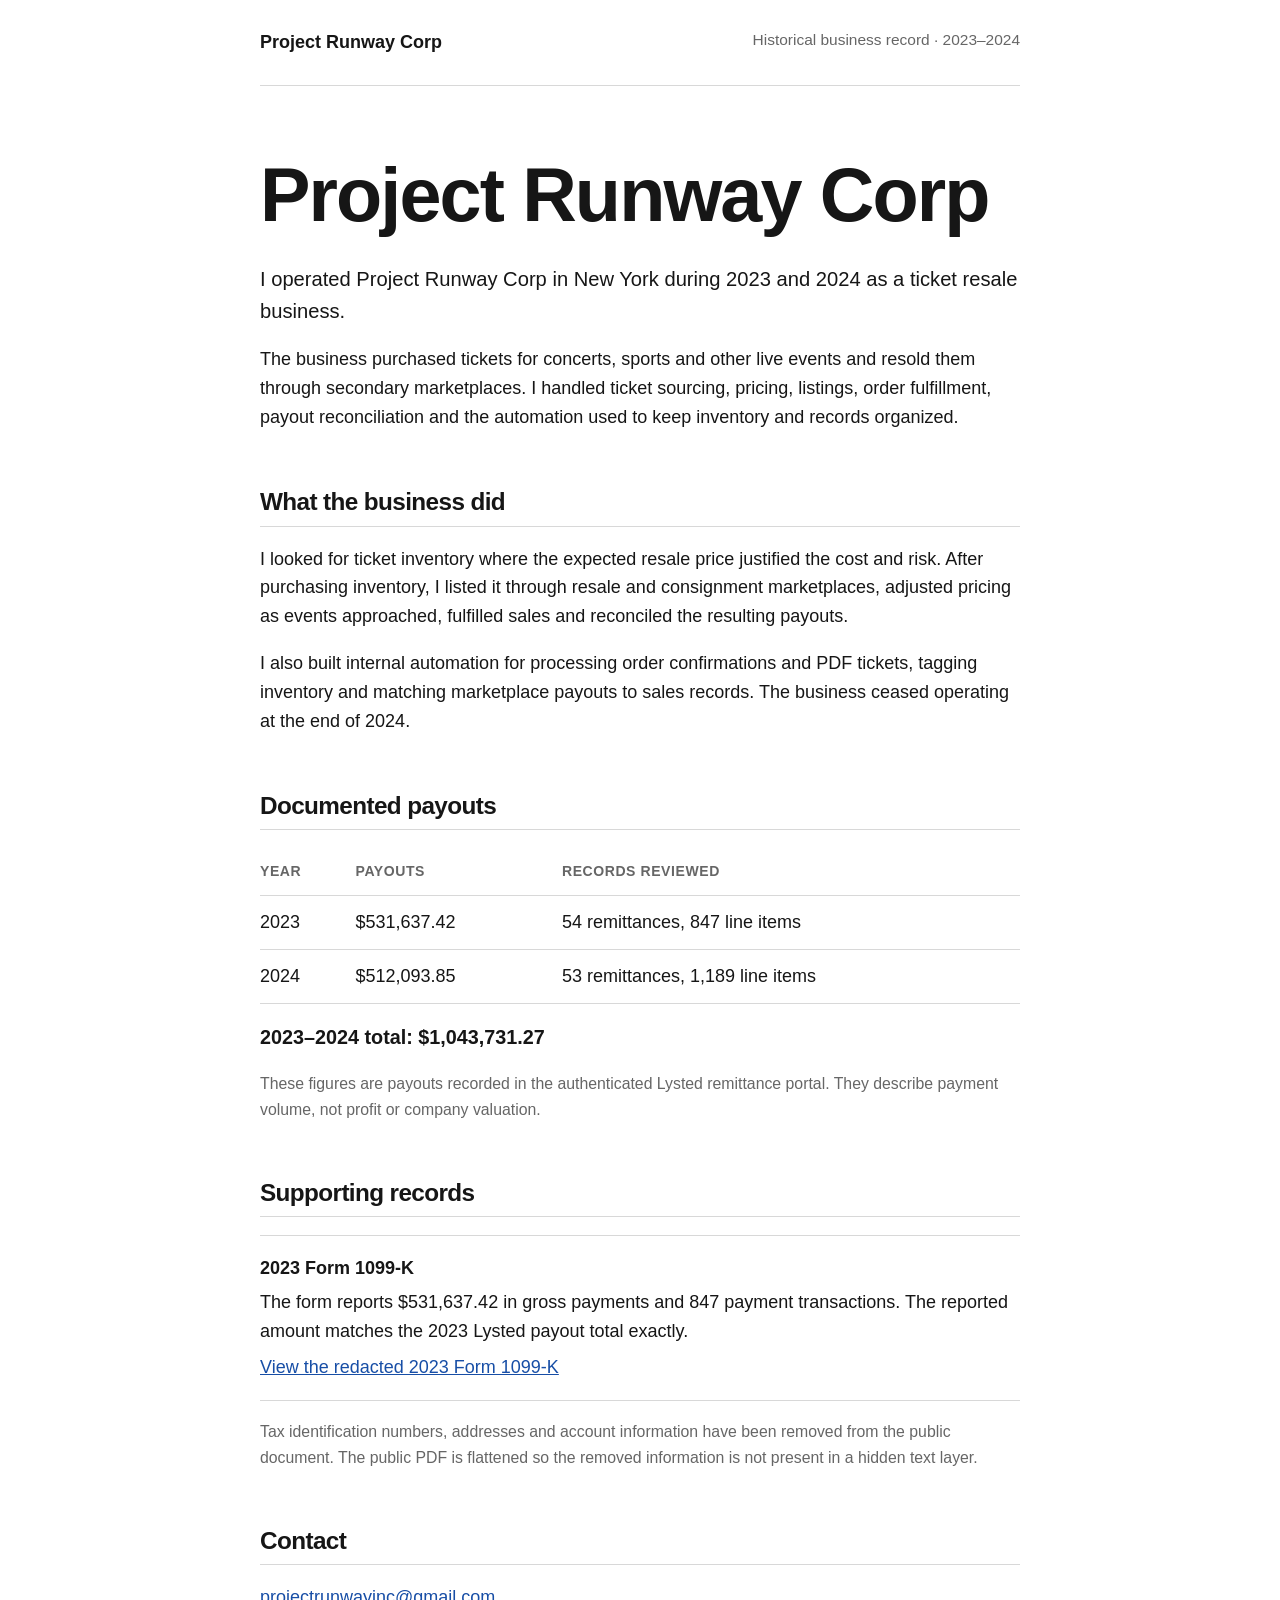
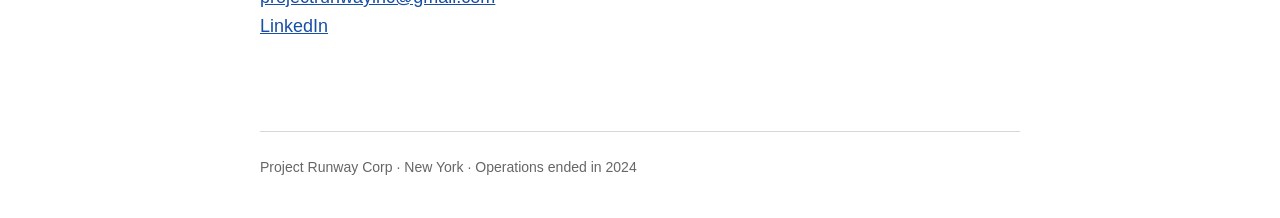
==== commit c68cdf27: "Focus public record on 2023 and 2024" ====
--- a/index.html
+++ b/index.html
@@ -4,9 +4,9 @@
   <meta charset="utf-8">
   <meta name="viewport" content="width=device-width, initial-scale=1">
   <title>Project Runway Corp</title>
-  <meta name="description" content="A factual record of Project Runway Corp, a ticket resale business operated by Aditya Kapoor from 2022 through 2024.">
+  <meta name="description" content="A factual record of Project Runway Corp, a ticket resale business operated by Aditya Kapoor during 2023 and 2024.">
   <meta property="og:title" content="Project Runway Corp">
-  <meta property="og:description" content="Ticket resale business operated by Aditya Kapoor from 2022 through 2024.">
+  <meta property="og:description" content="Ticket resale business operated by Aditya Kapoor during 2023 and 2024.">
   <meta property="og:type" content="website">
   <meta property="og:url" content="https://projectrunwayinc.com/">
   <meta name="theme-color" content="#ffffff">
@@ -107,12 +107,12 @@
 <body>
   <header>
     <strong>Project Runway Corp</strong>
-    <span>Historical business record · 2022–2024</span>
+    <span>Historical business record · 2023–2024</span>
   </header>
 
   <main>
     <h1>Project Runway Corp</h1>
-    <p class="intro">I founded Project Runway Corp in New York in August 2022 and operated it through December 2024 as a ticket resale business.</p>
+    <p class="intro">I operated Project Runway Corp in New York during 2023 and 2024 as a ticket resale business.</p>
     <p>The business purchased tickets for concerts, sports and other live events and resold them through secondary marketplaces. I handled ticket sourcing, pricing, listings, order fulfillment, payout reconciliation and the automation used to keep inventory and records organized.</p>
 
     <section>
@@ -128,7 +128,6 @@
           <tr><th>Year</th><th>Payouts</th><th>Records reviewed</th></tr>
         </thead>
         <tbody>
-          <tr><td>2022</td><td>$29,904.21</td><td>13 remittances, 43 line items; August–December</td></tr>
           <tr><td>2023</td><td>$531,637.42</td><td>54 remittances, 847 line items</td></tr>
           <tr><td>2024</td><td>$512,093.85</td><td>53 remittances, 1,189 line items</td></tr>
         </tbody>
@@ -144,16 +143,11 @@
         <p>The form reports $531,637.42 in gross payments and 847 payment transactions. The reported amount matches the 2023 Lysted payout total exactly.</p>
         <a href="/output/pdf/1099k-2023-redacted.pdf" target="_blank" rel="noopener">View the redacted 2023 Form 1099-K</a>
       </div>
-      <div class="document">
-        <strong>2024 Form 1099-K</strong>
-        <p>The original Track1099 retrieval link expired. I requested a replacement from Automatiq Finance on September 2, 2026 and will add the redacted form after it is received.</p>
-      </div>
       <p class="note" style="margin-top:18px">Tax identification numbers, addresses and account information have been removed from the public document. The public PDF is flattened so the removed information is not present in a hidden text layer.</p>
     </section>
 
     <section>
       <h2>Contact</h2>
-      <p>Project Runway Corp was founded and operated by Aditya Kapoor.</p>
       <p><a href="mailto:projectrunwayinc@gmail.com">projectrunwayinc@gmail.com</a><br><a href="https://www.linkedin.com/company/project-runway-corp" target="_blank" rel="noopener">LinkedIn</a></p>
     </section>
   </main>
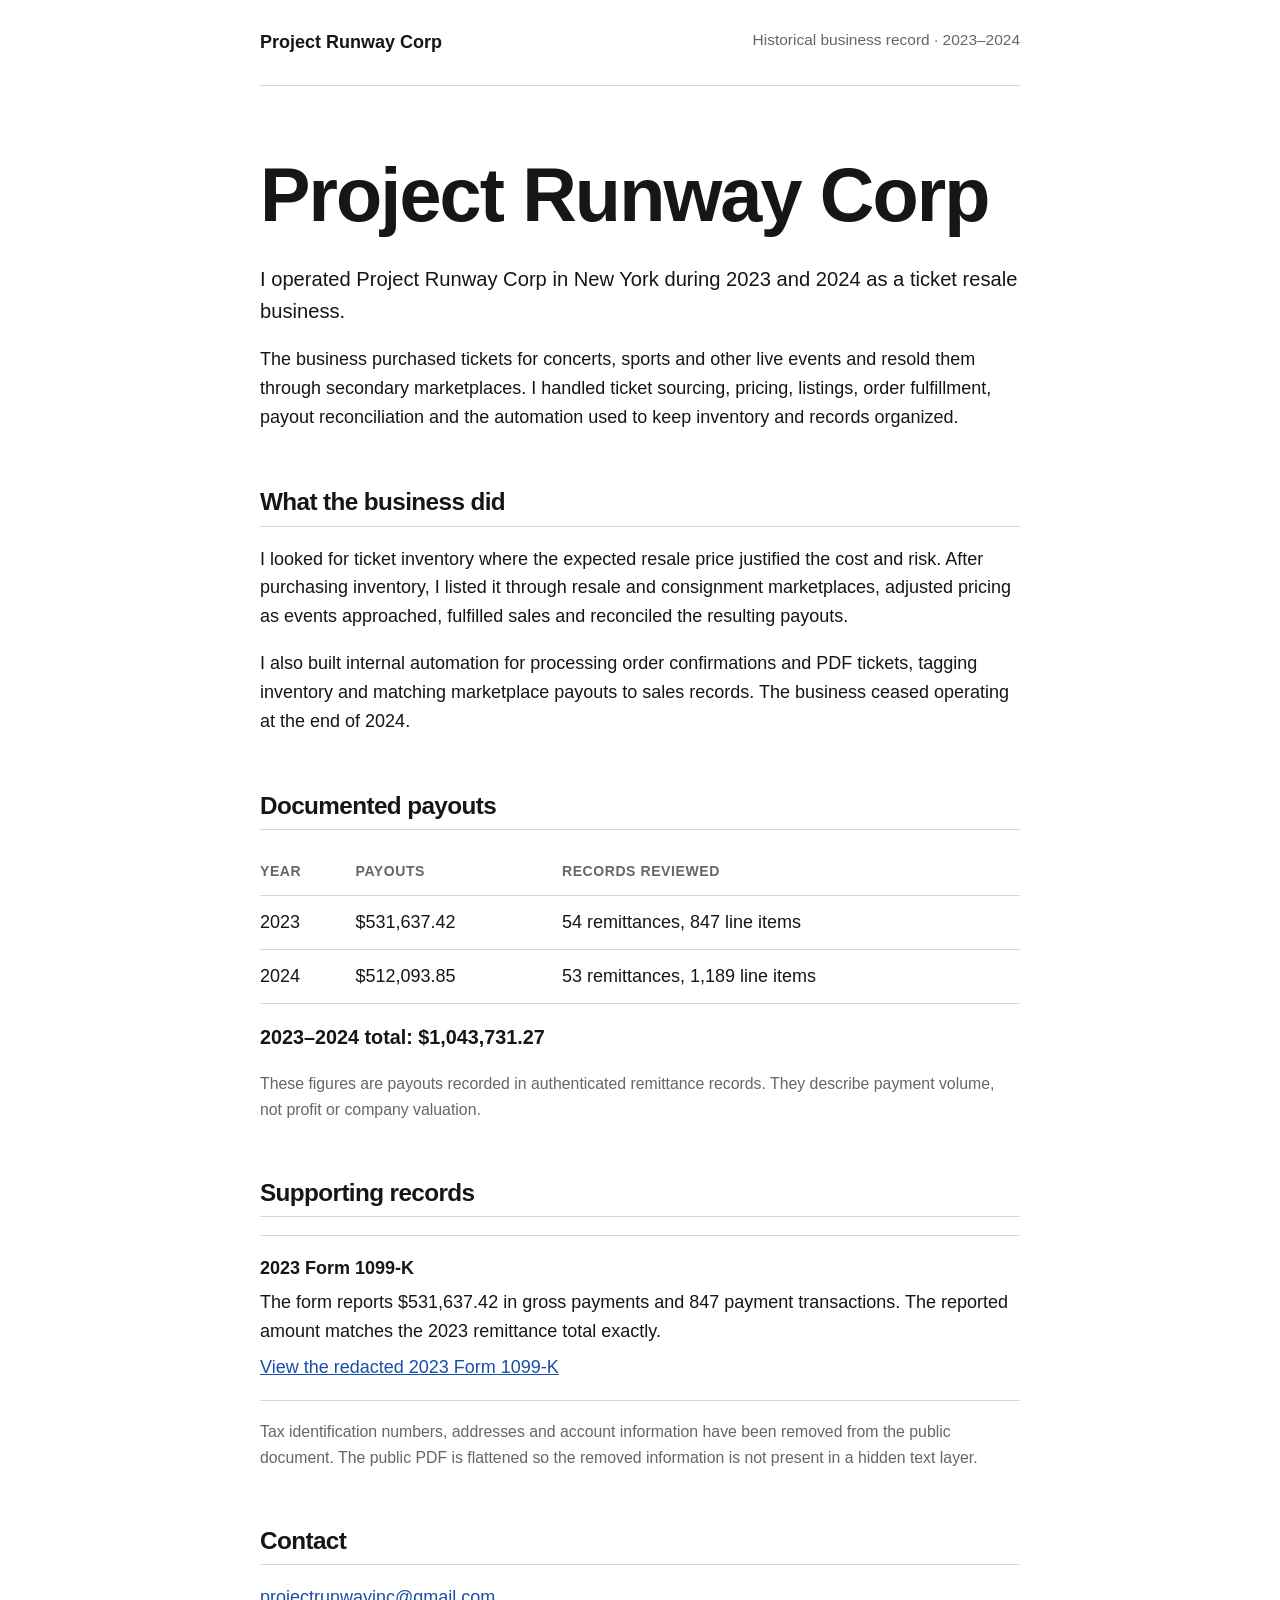
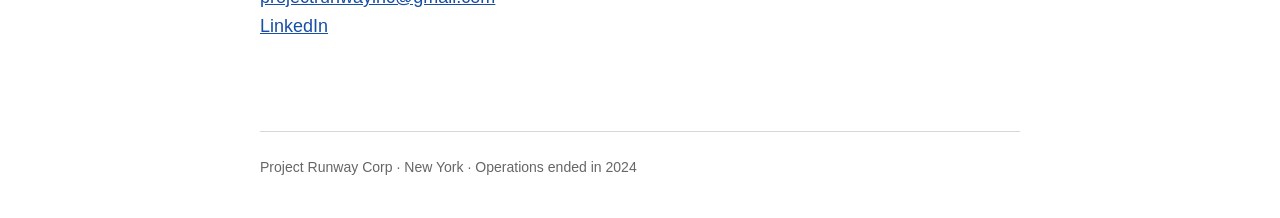
==== commit 2af137b1: "Redact payment source identities" ====
--- a/index.html
+++ b/index.html
@@ -2,11 +2,13 @@
 <html lang="en">
 <head>
   <meta charset="utf-8">
+  <meta http-equiv="Content-Security-Policy" content="default-src 'none'; style-src 'unsafe-inline'; img-src 'self'; script-src 'none'; connect-src 'none'; font-src 'none'; media-src 'none'; object-src 'none'; frame-src 'none'; manifest-src 'none'; base-uri 'none'; form-action 'none'; upgrade-insecure-requests">
   <meta name="viewport" content="width=device-width, initial-scale=1">
+  <meta name="referrer" content="no-referrer">
   <title>Project Runway Corp</title>
-  <meta name="description" content="A factual record of Project Runway Corp, a ticket resale business operated by Aditya Kapoor during 2023 and 2024.">
+  <meta name="description" content="A factual record of Project Runway Corp, a ticket resale business active during 2023 and 2024.">
   <meta property="og:title" content="Project Runway Corp">
-  <meta property="og:description" content="Ticket resale business operated by Aditya Kapoor during 2023 and 2024.">
+  <meta property="og:description" content="Ticket resale business active during 2023 and 2024.">
   <meta property="og:type" content="website">
   <meta property="og:url" content="https://projectrunwayinc.com/">
   <meta name="theme-color" content="#ffffff">
@@ -133,14 +135,14 @@
         </tbody>
       </table>
       <p class="total"><strong>2023–2024 total: $1,043,731.27</strong></p>
-      <p class="note">These figures are payouts recorded in the authenticated Lysted remittance portal. They describe payment volume, not profit or company valuation.</p>
+      <p class="note">These figures are payouts recorded in authenticated remittance records. They describe payment volume, not profit or company valuation.</p>
     </section>
 
     <section>
       <h2>Supporting records</h2>
       <div class="document">
         <strong>2023 Form 1099-K</strong>
-        <p>The form reports $531,637.42 in gross payments and 847 payment transactions. The reported amount matches the 2023 Lysted payout total exactly.</p>
+        <p>The form reports $531,637.42 in gross payments and 847 payment transactions. The reported amount matches the 2023 remittance total exactly.</p>
         <a href="/output/pdf/1099k-2023-redacted.pdf" target="_blank" rel="noopener">View the redacted 2023 Form 1099-K</a>
       </div>
       <p class="note" style="margin-top:18px">Tax identification numbers, addresses and account information have been removed from the public document. The public PDF is flattened so the removed information is not present in a hidden text layer.</p>
@@ -148,7 +150,7 @@
 
     <section>
       <h2>Contact</h2>
-      <p><a href="mailto:projectrunwayinc@gmail.com">projectrunwayinc@gmail.com</a><br><a href="https://www.linkedin.com/company/project-runway-corp" target="_blank" rel="noopener">LinkedIn</a></p>
+      <p><a href="mailto:projectrunwayinc@gmail.com">projectrunwayinc@gmail.com</a><br><a href="https://www.linkedin.com/company/project-runway-corp" target="_blank" rel="noopener noreferrer">LinkedIn</a></p>
     </section>
   </main>
 
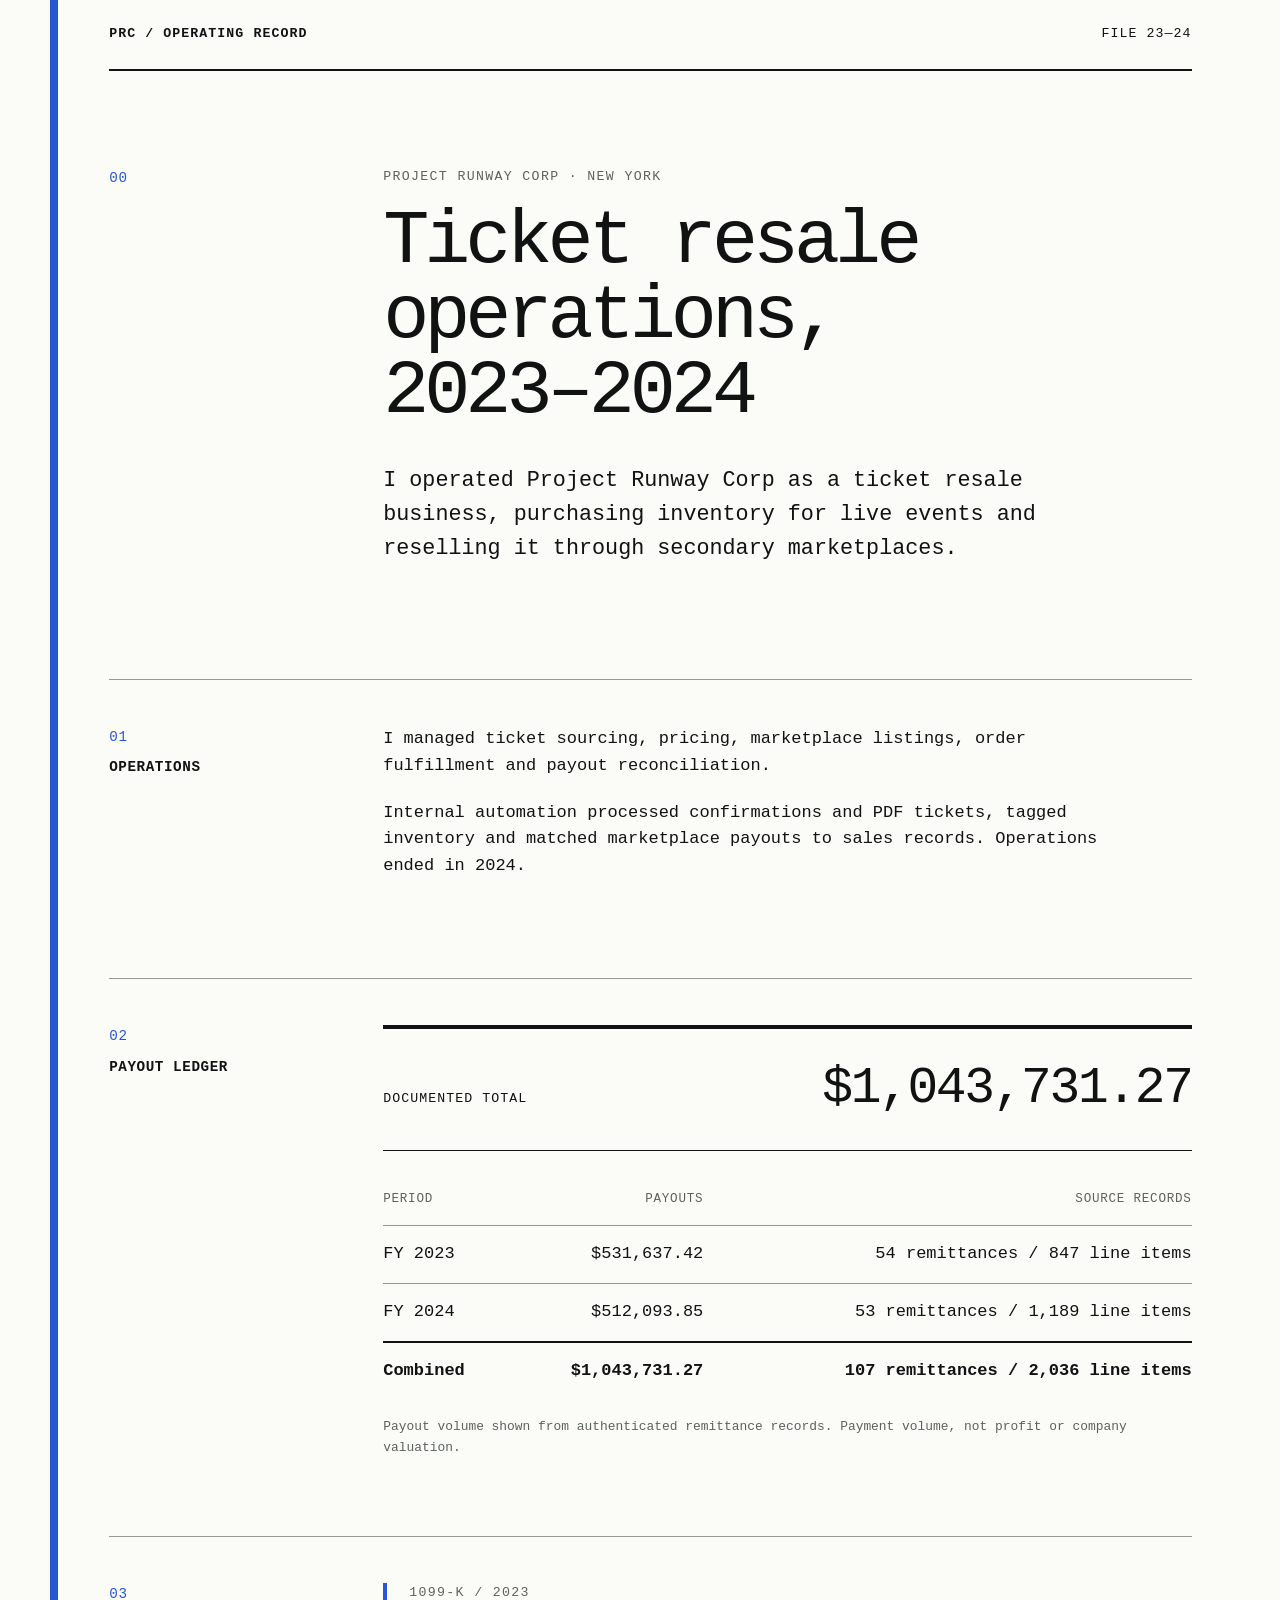
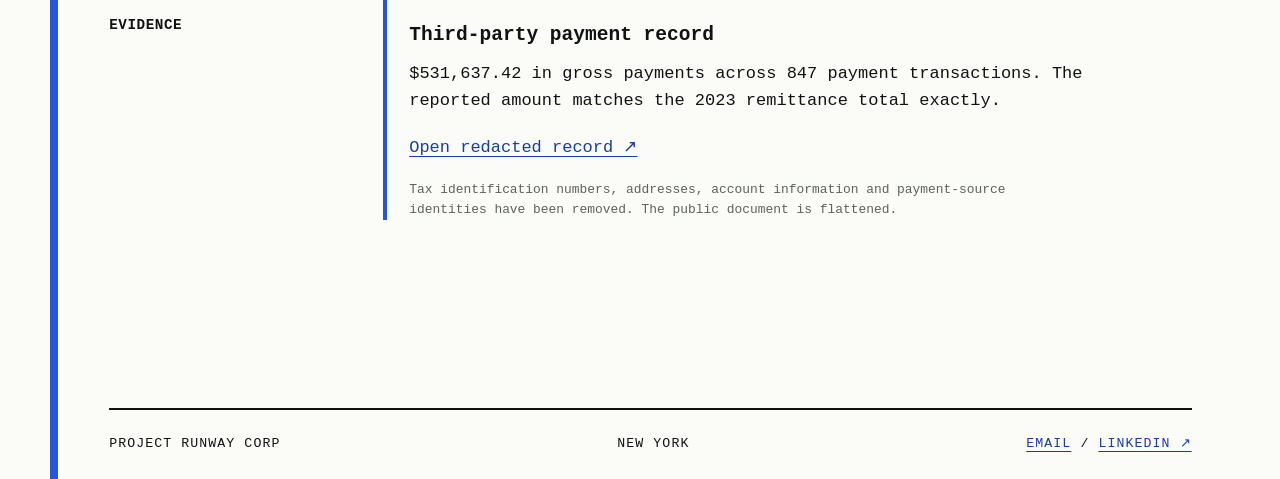
==== commit 36e7cf27: "Publish ledger-style operating record" ====
--- a/index.html
+++ b/index.html
@@ -2,158 +2,125 @@
 <html lang="en">
 <head>
   <meta charset="utf-8">
-  <meta http-equiv="Content-Security-Policy" content="default-src 'none'; style-src 'unsafe-inline'; img-src 'self'; script-src 'none'; connect-src 'none'; font-src 'none'; media-src 'none'; object-src 'none'; frame-src 'none'; manifest-src 'none'; base-uri 'none'; form-action 'none'; upgrade-insecure-requests">
+  <meta http-equiv="Content-Security-Policy" content="default-src 'none'; style-src 'self'; img-src 'self'; script-src 'none'; connect-src 'none'; font-src 'none'; media-src 'none'; object-src 'none'; frame-src 'none'; manifest-src 'none'; base-uri 'none'; form-action 'none'; upgrade-insecure-requests">
   <meta name="viewport" content="width=device-width, initial-scale=1">
   <meta name="referrer" content="no-referrer">
-  <title>Project Runway Corp</title>
-  <meta name="description" content="A factual record of Project Runway Corp, a ticket resale business active during 2023 and 2024.">
-  <meta property="og:title" content="Project Runway Corp">
-  <meta property="og:description" content="Ticket resale business active during 2023 and 2024.">
+  <title>Project Runway Corp — Operating Record</title>
+  <meta name="description" content="Historical operating record for Project Runway Corp, a ticket resale business active during 2023 and 2024.">
+  <meta property="og:title" content="Project Runway Corp — Operating Record">
+  <meta property="og:description" content="Ticket resale operations and documented payout records for 2023 and 2024.">
   <meta property="og:type" content="website">
   <meta property="og:url" content="https://projectrunwayinc.com/">
-  <meta name="theme-color" content="#ffffff">
+  <meta property="og:image" content="https://projectrunwayinc.com/og.png">
+  <meta property="og:image:width" content="1200">
+  <meta property="og:image:height" content="630">
+  <meta property="og:image:alt" content="Project Runway Corp operating record for 2023–2024 with $1,043,731.27 in documented payouts.">
+  <meta name="twitter:card" content="summary_large_image">
+  <meta name="twitter:title" content="Project Runway Corp — Operating Record">
+  <meta name="twitter:description" content="Ticket resale operations and documented payout records for 2023 and 2024.">
+  <meta name="twitter:image" content="https://projectrunwayinc.com/og.png">
+  <meta name="theme-color" media="(prefers-color-scheme: light)" content="#fbfbf8">
+  <meta name="theme-color" media="(prefers-color-scheme: dark)" content="#111312">
   <link rel="icon" href="/favicon.svg" type="image/svg+xml">
-  <style>
-    :root {
-      --text: #161616;
-      --muted: #666;
-      --line: #d8d8d8;
-      --link: #174ea6;
-      --background: #fff;
-    }
-
-    * { box-sizing: border-box; }
-    html { font-size: 18px; }
-    body {
-      margin: 0;
-      background: var(--background);
-      color: var(--text);
-      font-family: Arial, Helvetica, sans-serif;
-      line-height: 1.6;
-    }
-    a { color: var(--link); }
-    a:hover { text-decoration-thickness: 2px; }
-    a:focus-visible { outline: 2px solid var(--link); outline-offset: 3px; }
-
-    header, main, footer {
-      width: min(760px, calc(100% - 40px));
-      margin: 0 auto;
-    }
-    header {
-      display: flex;
-      justify-content: space-between;
-      gap: 24px;
-      padding: 28px 0;
-      border-bottom: 1px solid var(--line);
-      font-size: .86rem;
-    }
-    header strong { font-size: 1rem; }
-    header span { color: var(--muted); text-align: right; }
-    main { padding: 64px 0 72px; }
-    section { margin-top: 56px; }
-    h1, h2 { line-height: 1.2; letter-spacing: -.025em; }
-    h1 { margin: 0 0 22px; font-size: clamp(2.5rem, 8vw, 4.2rem); }
-    h2 {
-      margin: 0 0 18px;
-      padding-bottom: 9px;
-      border-bottom: 1px solid var(--line);
-      font-size: 1.35rem;
-    }
-    p { margin: 0 0 18px; }
-    .intro { font-size: 1.12rem; }
-    .note { color: var(--muted); font-size: .88rem; }
-    ul { margin: 0; padding-left: 22px; }
-    li { margin: 8px 0; }
-    table {
-      width: 100%;
-      border-collapse: collapse;
-      font-variant-numeric: tabular-nums;
-    }
-    th, td {
-      padding: 12px 8px;
-      border-bottom: 1px solid var(--line);
-      text-align: left;
-      vertical-align: top;
-    }
-    th { color: var(--muted); font-size: .78rem; text-transform: uppercase; letter-spacing: .04em; }
-    th:first-child, td:first-child { padding-left: 0; }
-    th:last-child, td:last-child { padding-right: 0; }
-    .total {
-      margin-top: 18px;
-      font-size: 1.1rem;
-    }
-    .document {
-      padding: 18px 0;
-      border-bottom: 1px solid var(--line);
-    }
-    .document:first-of-type { border-top: 1px solid var(--line); }
-    .document strong { display: block; margin-bottom: 5px; }
-    .document p { margin: 0 0 8px; }
-    footer {
-      padding: 24px 0 40px;
-      border-top: 1px solid var(--line);
-      color: var(--muted);
-      font-size: .78rem;
-    }
-
-    @media (max-width: 560px) {
-      html { font-size: 17px; }
-      header { display: block; }
-      header span { display: block; margin-top: 4px; text-align: left; }
-      main { padding-top: 46px; }
-      section { margin-top: 46px; }
-      th:nth-child(3), td:nth-child(3) { display: none; }
-    }
-  </style>
+  <link rel="stylesheet" href="/style.css">
 </head>
 <body>
-  <header>
-    <strong>Project Runway Corp</strong>
-    <span>Historical business record · 2023–2024</span>
-  </header>
+  <a class="skip-link" href="#record">Skip to operating record</a>
 
-  <main>
-    <h1>Project Runway Corp</h1>
-    <p class="intro">I operated Project Runway Corp in New York during 2023 and 2024 as a ticket resale business.</p>
-    <p>The business purchased tickets for concerts, sports and other live events and resold them through secondary marketplaces. I handled ticket sourcing, pricing, listings, order fulfillment, payout reconciliation and the automation used to keep inventory and records organized.</p>
+  <div class="page-shell">
+    <header class="masthead">
+      <strong>PRC / OPERATING RECORD</strong>
+      <span>FILE 23—24</span>
+    </header>
 
-    <section>
-      <h2>What the business did</h2>
-      <p>I looked for ticket inventory where the expected resale price justified the cost and risk. After purchasing inventory, I listed it through resale and consignment marketplaces, adjusted pricing as events approached, fulfilled sales and reconciled the resulting payouts.</p>
-      <p>I also built internal automation for processing order confirmations and PDF tickets, tagging inventory and matching marketplace payouts to sales records. The business ceased operating at the end of 2024.</p>
-    </section>
+    <main id="record">
+      <section class="intro" aria-labelledby="page-title">
+        <div class="section-rail" aria-hidden="true">00</div>
+        <div>
+          <p class="eyebrow">PROJECT RUNWAY CORP · NEW YORK</p>
+          <h1 id="page-title">Ticket resale operations,<br>2023–2024</h1>
+          <p class="lead">I operated Project Runway Corp as a ticket resale business, purchasing inventory for live events and reselling it through secondary marketplaces.</p>
+        </div>
+      </section>
 
-    <section>
-      <h2>Documented payouts</h2>
-      <table>
-        <thead>
-          <tr><th>Year</th><th>Payouts</th><th>Records reviewed</th></tr>
-        </thead>
-        <tbody>
-          <tr><td>2023</td><td>$531,637.42</td><td>54 remittances, 847 line items</td></tr>
-          <tr><td>2024</td><td>$512,093.85</td><td>53 remittances, 1,189 line items</td></tr>
-        </tbody>
-      </table>
-      <p class="total"><strong>2023–2024 total: $1,043,731.27</strong></p>
-      <p class="note">These figures are payouts recorded in authenticated remittance records. They describe payment volume, not profit or company valuation.</p>
-    </section>
+      <section class="record-row" aria-labelledby="operations-title">
+        <div class="section-rail">
+          <span aria-hidden="true">01</span>
+          <h2 id="operations-title">Operations</h2>
+        </div>
+        <div class="copy">
+          <p>I managed ticket sourcing, pricing, marketplace listings, order fulfillment and payout reconciliation.</p>
+          <p>Internal automation processed confirmations and PDF tickets, tagged inventory and matched marketplace payouts to sales records. Operations ended in 2024.</p>
+        </div>
+      </section>
 
-    <section>
-      <h2>Supporting records</h2>
-      <div class="document">
-        <strong>2023 Form 1099-K</strong>
-        <p>The form reports $531,637.42 in gross payments and 847 payment transactions. The reported amount matches the 2023 remittance total exactly.</p>
-        <a href="/output/pdf/1099k-2023-redacted.pdf" target="_blank" rel="noopener">View the redacted 2023 Form 1099-K</a>
-      </div>
-      <p class="note" style="margin-top:18px">Tax identification numbers, addresses and account information have been removed from the public document. The public PDF is flattened so the removed information is not present in a hidden text layer.</p>
-    </section>
+      <section class="record-row" aria-labelledby="payouts-title">
+        <div class="section-rail">
+          <span aria-hidden="true">02</span>
+          <h2 id="payouts-title">Payout ledger</h2>
+        </div>
+        <div>
+          <div class="documented-total">
+            <span>Documented total</span>
+            <strong>$1,043,731.27</strong>
+          </div>
 
-    <section>
-      <h2>Contact</h2>
-      <p><a href="mailto:projectrunwayinc@gmail.com">projectrunwayinc@gmail.com</a><br><a href="https://www.linkedin.com/company/project-runway-corp" target="_blank" rel="noopener noreferrer">LinkedIn</a></p>
-    </section>
-  </main>
+          <div class="table-wrap">
+            <table>
+              <caption>Documented payouts for 2023 and 2024</caption>
+              <thead>
+                <tr>
+                  <th scope="col">Period</th>
+                  <th scope="col">Payouts</th>
+                  <th scope="col">Source records</th>
+                </tr>
+              </thead>
+              <tbody>
+                <tr>
+                  <th scope="row">FY 2023</th>
+                  <td>$531,637.42</td>
+                  <td>54 remittances / 847 line items</td>
+                </tr>
+                <tr>
+                  <th scope="row">FY 2024</th>
+                  <td>$512,093.85</td>
+                  <td>53 remittances / 1,189 line items</td>
+                </tr>
+              </tbody>
+              <tfoot>
+                <tr>
+                  <th scope="row">Combined</th>
+                  <td>$1,043,731.27</td>
+                  <td>107 remittances / 2,036 line items</td>
+                </tr>
+              </tfoot>
+            </table>
+          </div>
 
-  <footer>Project Runway Corp · New York · Operations ended in 2024</footer>
+          <p class="fine-print">Payout volume shown from authenticated remittance records. Payment volume, not profit or company valuation.</p>
+        </div>
+      </section>
+
+      <section class="record-row" aria-labelledby="evidence-title">
+        <div class="section-rail">
+          <span aria-hidden="true">03</span>
+          <h2 id="evidence-title">Evidence</h2>
+        </div>
+        <div class="evidence-record">
+          <p class="evidence-label">1099-K / 2023</p>
+          <h3>Third-party payment record</h3>
+          <p>$531,637.42 in gross payments across 847 payment transactions. The reported amount matches the 2023 remittance total exactly.</p>
+          <a href="/output/pdf/1099k-2023-redacted.pdf" target="_blank" rel="noopener">Open redacted record ↗</a>
+          <p class="fine-print">Tax identification numbers, addresses, account information and payment-source identities have been removed. The public document is flattened.</p>
+        </div>
+      </section>
+    </main>
+
+    <footer>
+      <span>PROJECT RUNWAY CORP</span>
+      <span>NEW YORK</span>
+      <span><a href="mailto:projectrunwayinc@gmail.com">EMAIL</a> / <a href="https://www.linkedin.com/company/project-runway-corp" target="_blank" rel="noopener noreferrer">LINKEDIN ↗</a></span>
+    </footer>
+  </div>
 </body>
 </html>
--- a/style.css
+++ b/style.css
@@ -0,0 +1,282 @@
+:root {
+  color-scheme: light dark;
+  --paper: light-dark(#fbfbf8, #111312);
+  --ink: light-dark(#111312, #f1f3ef);
+  --muted: light-dark(#5d625d, #aeb4ad);
+  --rule: light-dark(#949a93, #555b55);
+  --accent: light-dark(#2756d8, #88a5ff);
+  --accent-strong: light-dark(#183da9, #aac0ff);
+}
+
+* { box-sizing: border-box; }
+
+html {
+  background: var(--paper);
+  font-size: 17px;
+  scroll-behavior: smooth;
+}
+
+body {
+  margin: 0;
+  background: var(--paper);
+  color: var(--ink);
+  font-family: ui-monospace, SFMono-Regular, Menlo, Monaco, Consolas, "Liberation Mono", monospace;
+  line-height: 1.58;
+  -webkit-font-smoothing: antialiased;
+}
+
+a {
+  color: var(--accent-strong);
+  text-decoration-thickness: 1px;
+  text-underline-offset: 4px;
+}
+
+a:hover { text-decoration-thickness: 2px; }
+
+a:focus-visible {
+  outline: 3px solid var(--accent);
+  outline-offset: 4px;
+}
+
+.skip-link {
+  position: absolute;
+  top: 12px;
+  left: 12px;
+  z-index: 2;
+  padding: 8px 12px;
+  background: var(--ink);
+  color: var(--paper);
+  transform: translateY(-180%);
+}
+
+.skip-link:focus { transform: translateY(0); }
+
+.page-shell {
+  width: min(1180px, calc(100% - 40px));
+  margin: 0 auto;
+  border-left: 8px solid var(--accent);
+  padding-left: clamp(22px, 4vw, 56px);
+  padding-right: clamp(14px, 3vw, 40px);
+}
+
+.masthead,
+footer {
+  display: flex;
+  justify-content: space-between;
+  gap: 24px;
+  padding: 24px 0;
+  font-size: .78rem;
+  letter-spacing: .08em;
+  text-transform: uppercase;
+}
+
+.masthead { border-bottom: 2px solid var(--ink); }
+.masthead strong { font-weight: 600; }
+
+main { padding: clamp(48px, 8vw, 96px) 0 clamp(62px, 9vw, 110px); }
+
+.intro,
+.record-row {
+  display: grid;
+  grid-template-columns: minmax(150px, 210px) minmax(0, 1fr);
+  gap: clamp(28px, 5vw, 70px);
+}
+
+.intro { padding-bottom: clamp(64px, 9vw, 112px); }
+
+.section-rail {
+  color: var(--accent);
+  font-size: .84rem;
+  letter-spacing: .06em;
+  text-transform: uppercase;
+}
+
+.section-rail span,
+.section-rail h2 { display: block; }
+
+.section-rail h2 {
+  margin: 8px 0 0;
+  color: var(--ink);
+  font-size: .84rem;
+  font-weight: 600;
+  letter-spacing: .04em;
+}
+
+.eyebrow,
+.evidence-label {
+  margin: 0 0 16px;
+  color: var(--muted);
+  font-size: .78rem;
+  letter-spacing: .1em;
+  text-transform: uppercase;
+}
+
+h1 {
+  max-width: 850px;
+  margin: 0 0 34px;
+  font-size: clamp(2.3rem, 6vw, 5rem);
+  font-weight: 500;
+  letter-spacing: -.065em;
+  line-height: .98;
+}
+
+.lead {
+  max-width: 720px;
+  margin: 0;
+  font-size: clamp(1.02rem, 2vw, 1.28rem);
+}
+
+.record-row {
+  padding: clamp(28px, 4vw, 46px) 0 clamp(46px, 7vw, 78px);
+  border-top: 1px solid var(--rule);
+}
+
+.copy,
+.evidence-record { max-width: 760px; }
+p { margin: 0 0 20px; }
+
+.documented-total {
+  display: flex;
+  justify-content: space-between;
+  align-items: baseline;
+  gap: 24px;
+  padding: 19px 0 21px;
+  border-top: 4px solid var(--ink);
+  border-bottom: 1px solid var(--ink);
+  text-transform: uppercase;
+}
+
+.documented-total span {
+  font-size: .78rem;
+  letter-spacing: .08em;
+}
+
+.documented-total strong {
+  font-size: clamp(1.65rem, 4vw, 3.2rem);
+  font-weight: 500;
+  letter-spacing: -.045em;
+  font-variant-numeric: tabular-nums;
+}
+
+.table-wrap {
+  width: 100%;
+  overflow-x: auto;
+  margin-top: 24px;
+}
+
+table {
+  width: 100%;
+  min-width: 640px;
+  border-collapse: collapse;
+  font-variant-numeric: tabular-nums;
+}
+
+caption {
+  position: absolute;
+  width: 1px;
+  height: 1px;
+  overflow: hidden;
+  clip: rect(0 0 0 0);
+  clip-path: inset(50%);
+  white-space: nowrap;
+}
+
+th,
+td {
+  padding: 15px 12px;
+  border-bottom: 1px solid var(--rule);
+  text-align: right;
+  vertical-align: top;
+}
+
+th:first-child,
+td:first-child {
+  padding-left: 0;
+  text-align: left;
+}
+
+th:last-child,
+td:last-child { padding-right: 0; }
+
+thead th {
+  color: var(--muted);
+  font-size: .74rem;
+  font-weight: 500;
+  letter-spacing: .06em;
+  text-transform: uppercase;
+}
+
+tbody th { font-weight: 400; }
+
+tfoot th,
+tfoot td {
+  border-top: 2px solid var(--ink);
+  border-bottom: 0;
+  font-weight: 600;
+}
+
+.fine-print {
+  margin: 18px 0 0;
+  color: var(--muted);
+  font-size: .76rem;
+}
+
+.evidence-record {
+  padding-left: 22px;
+  border-left: 4px solid var(--accent);
+}
+
+.evidence-record h3 {
+  margin: 0 0 10px;
+  font-size: 1.15rem;
+  font-weight: 600;
+}
+
+.evidence-record .fine-print { max-width: 680px; }
+
+footer {
+  align-items: flex-end;
+  border-top: 2px solid var(--ink);
+}
+
+@media (max-width: 680px) {
+  html { font-size: 16px; }
+
+  .page-shell {
+    width: min(100% - 24px, 1180px);
+    border-left-width: 5px;
+    padding-left: 16px;
+    padding-right: 4px;
+  }
+
+  .masthead,
+  footer {
+    flex-direction: column;
+    gap: 5px;
+  }
+
+  .intro,
+  .record-row {
+    grid-template-columns: 1fr;
+    gap: 22px;
+  }
+
+  .section-rail {
+    display: flex;
+    gap: 14px;
+  }
+
+  .section-rail h2 { margin: 0; }
+
+  .documented-total {
+    align-items: flex-start;
+    flex-direction: column;
+    gap: 8px;
+  }
+
+  h1 br { display: none; }
+}
+
+@media (prefers-reduced-motion: reduce) {
+  html { scroll-behavior: auto; }
+}
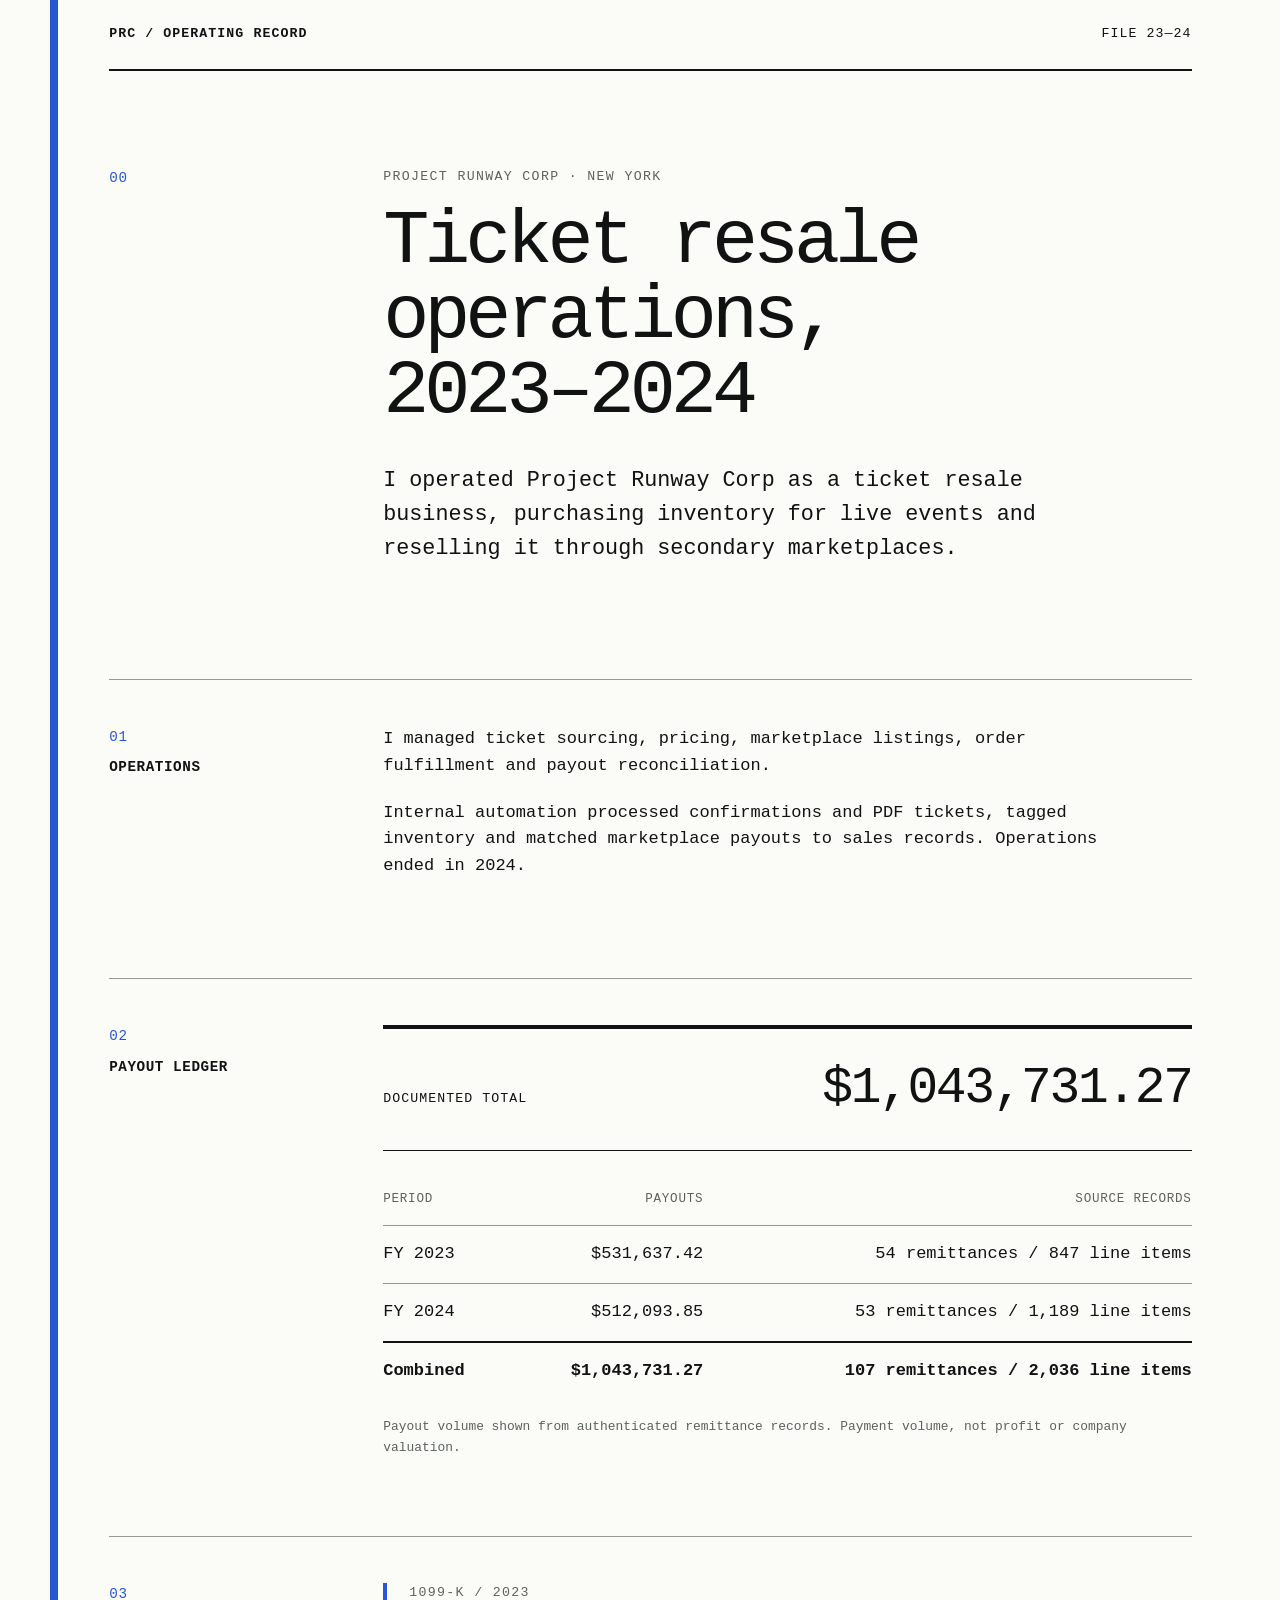
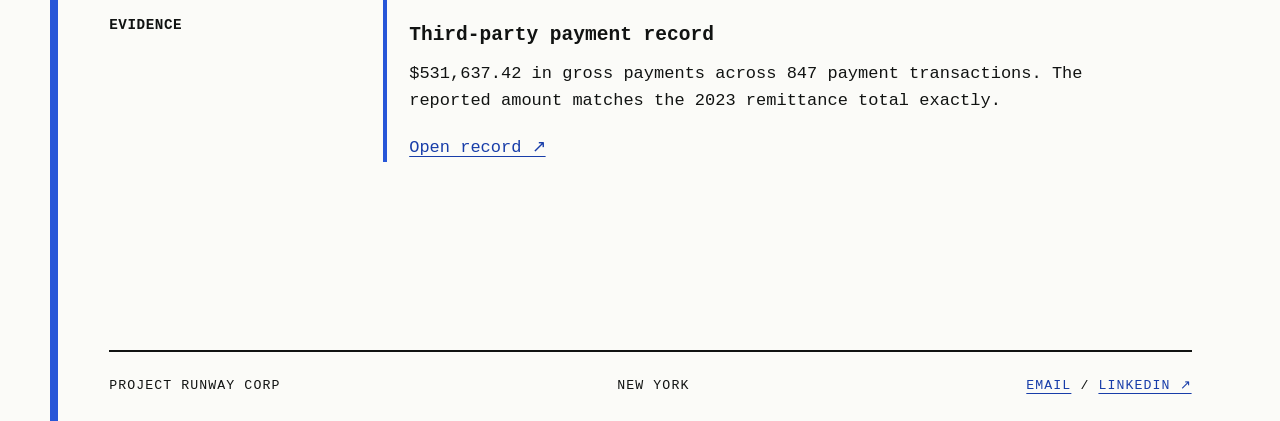
==== commit d7f562b3: "Simplify evidence link copy" ====
--- a/index.html
+++ b/index.html
@@ -110,8 +110,7 @@
           <p class="evidence-label">1099-K / 2023</p>
           <h3>Third-party payment record</h3>
           <p>$531,637.42 in gross payments across 847 payment transactions. The reported amount matches the 2023 remittance total exactly.</p>
-          <a href="/output/pdf/1099k-2023-redacted.pdf" target="_blank" rel="noopener">Open redacted record ↗</a>
-          <p class="fine-print">Tax identification numbers, addresses, account information and payment-source identities have been removed. The public document is flattened.</p>
+          <a href="/output/pdf/1099k-2023-redacted.pdf" target="_blank" rel="noopener">Open record ↗</a>
         </div>
       </section>
     </main>
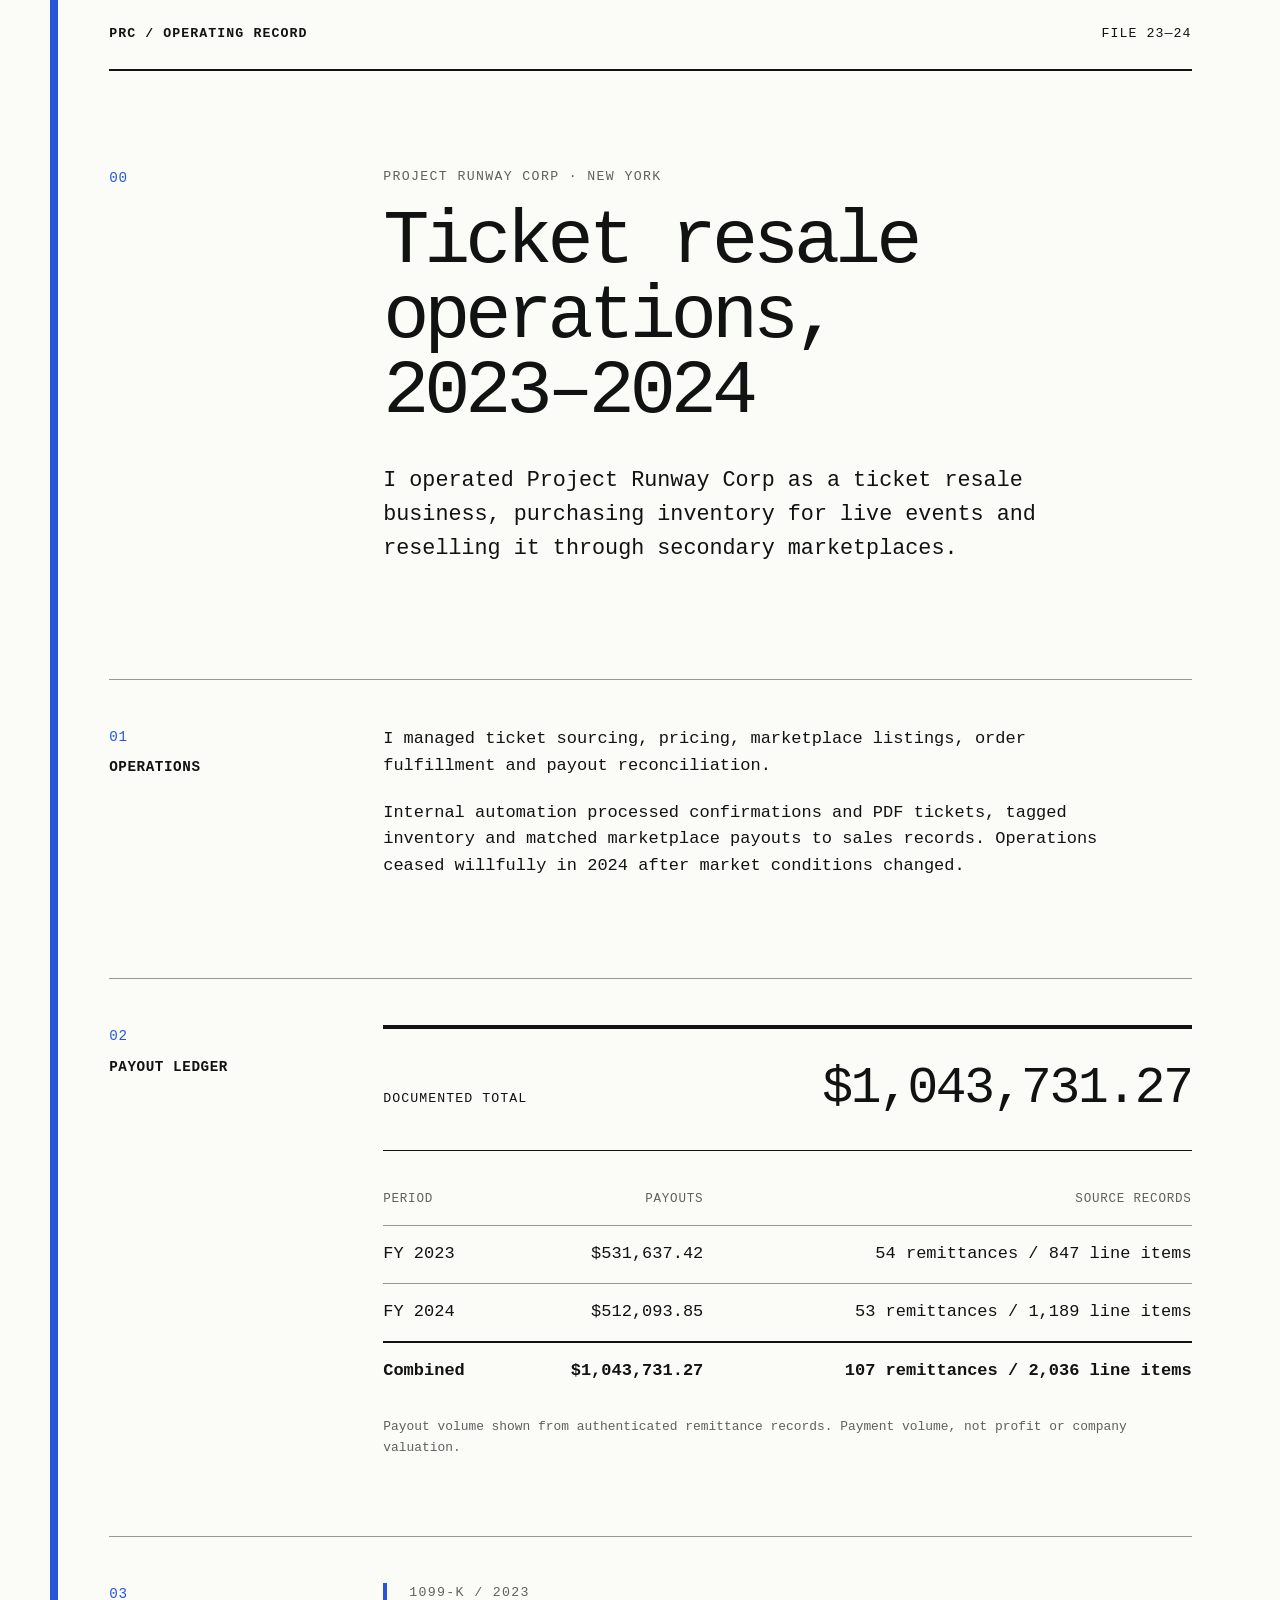
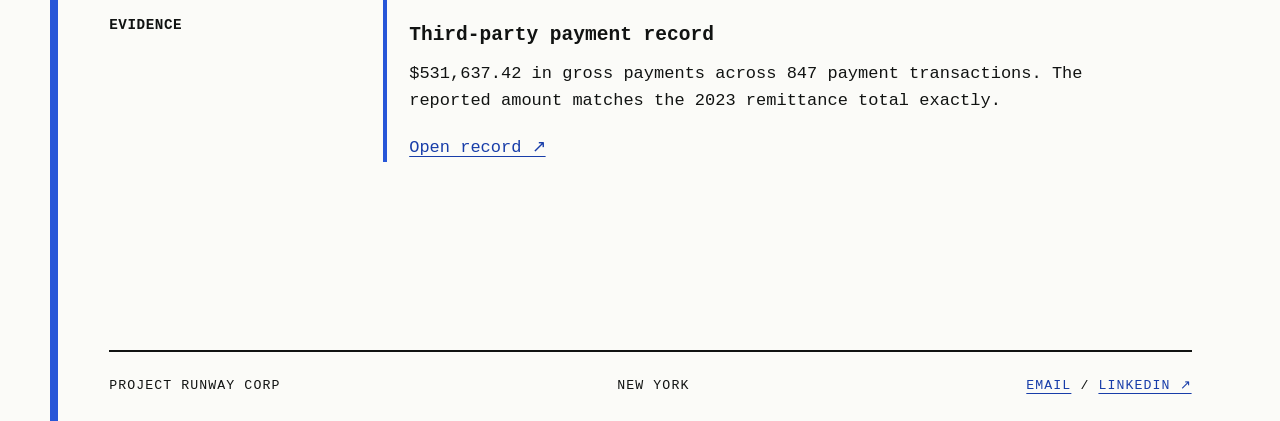
==== commit 1e371250: "Clarify end of operations" ====
--- a/index.html
+++ b/index.html
@@ -50,7 +50,7 @@
         </div>
         <div class="copy">
           <p>I managed ticket sourcing, pricing, marketplace listings, order fulfillment and payout reconciliation.</p>
-          <p>Internal automation processed confirmations and PDF tickets, tagged inventory and matched marketplace payouts to sales records. Operations ended in 2024.</p>
+          <p>Internal automation processed confirmations and PDF tickets, tagged inventory and matched marketplace payouts to sales records. Operations ceased willfully in 2024 after market conditions changed.</p>
         </div>
       </section>
 
